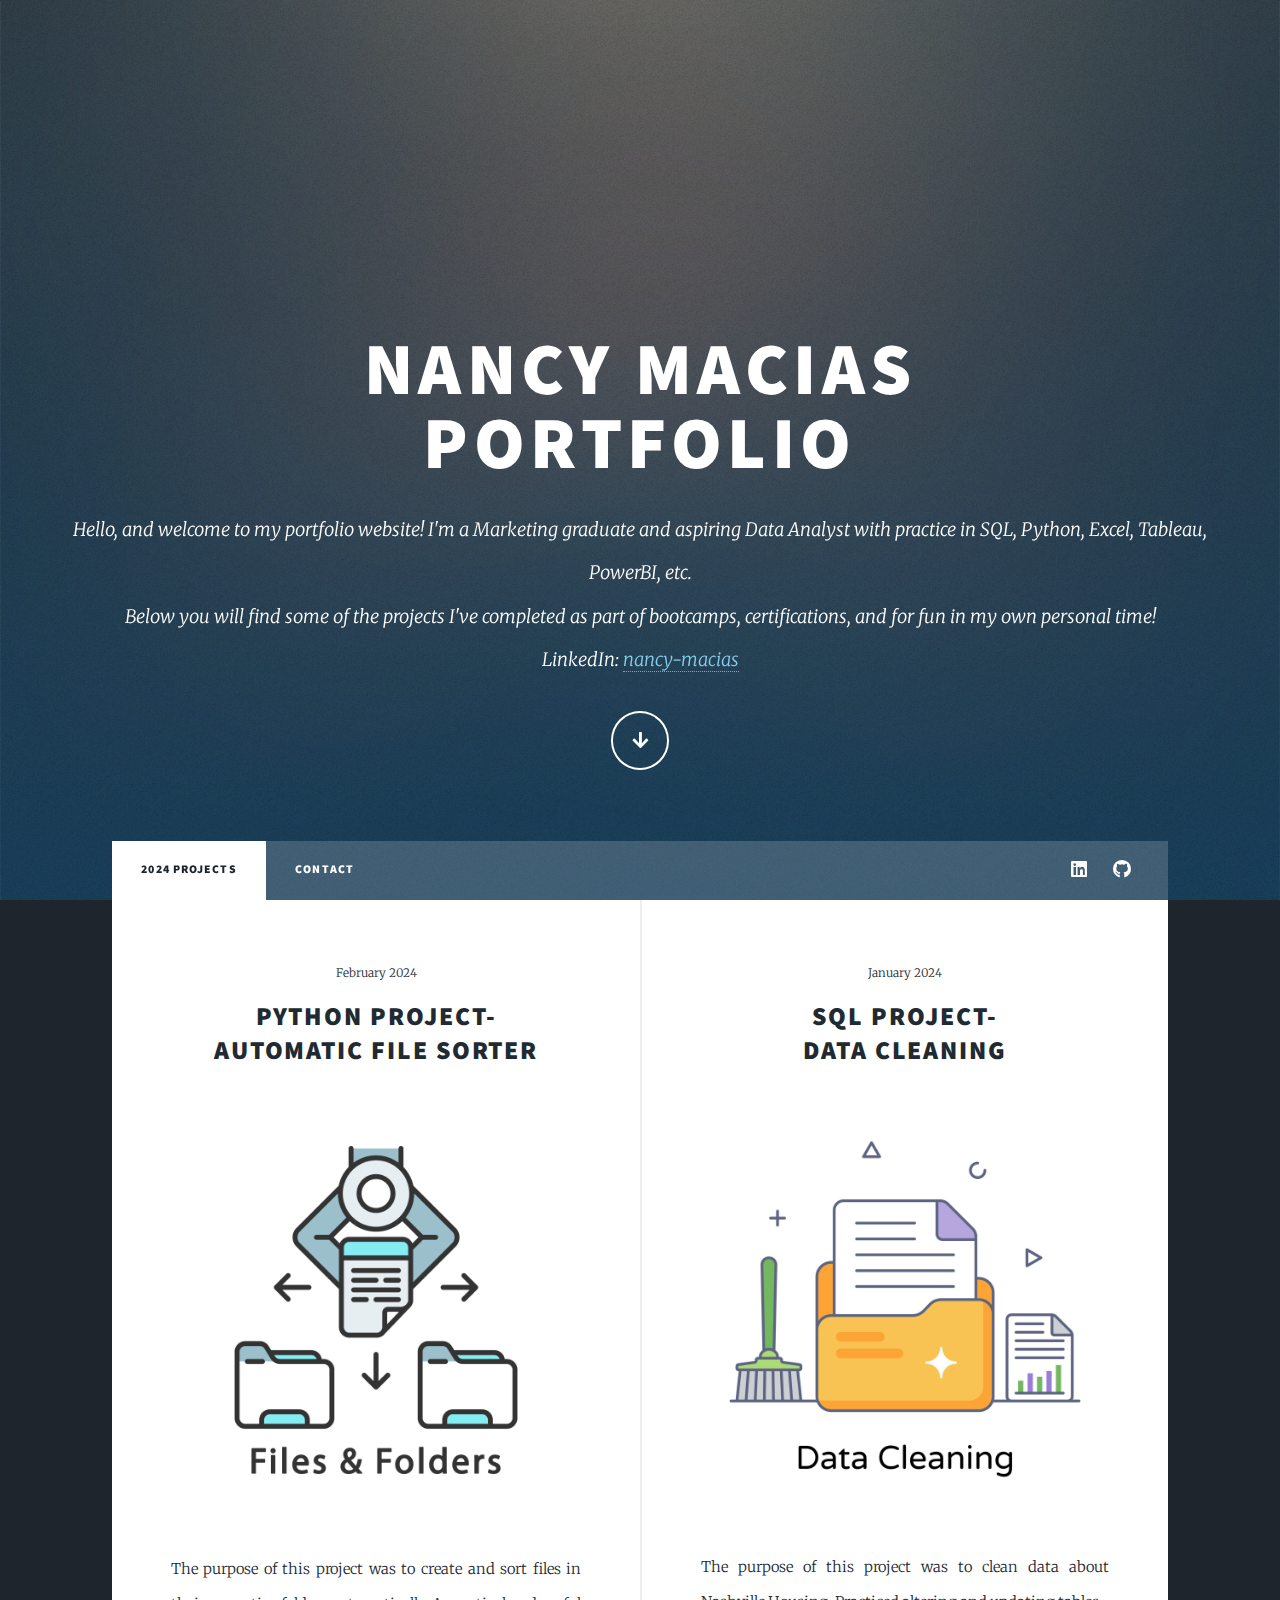
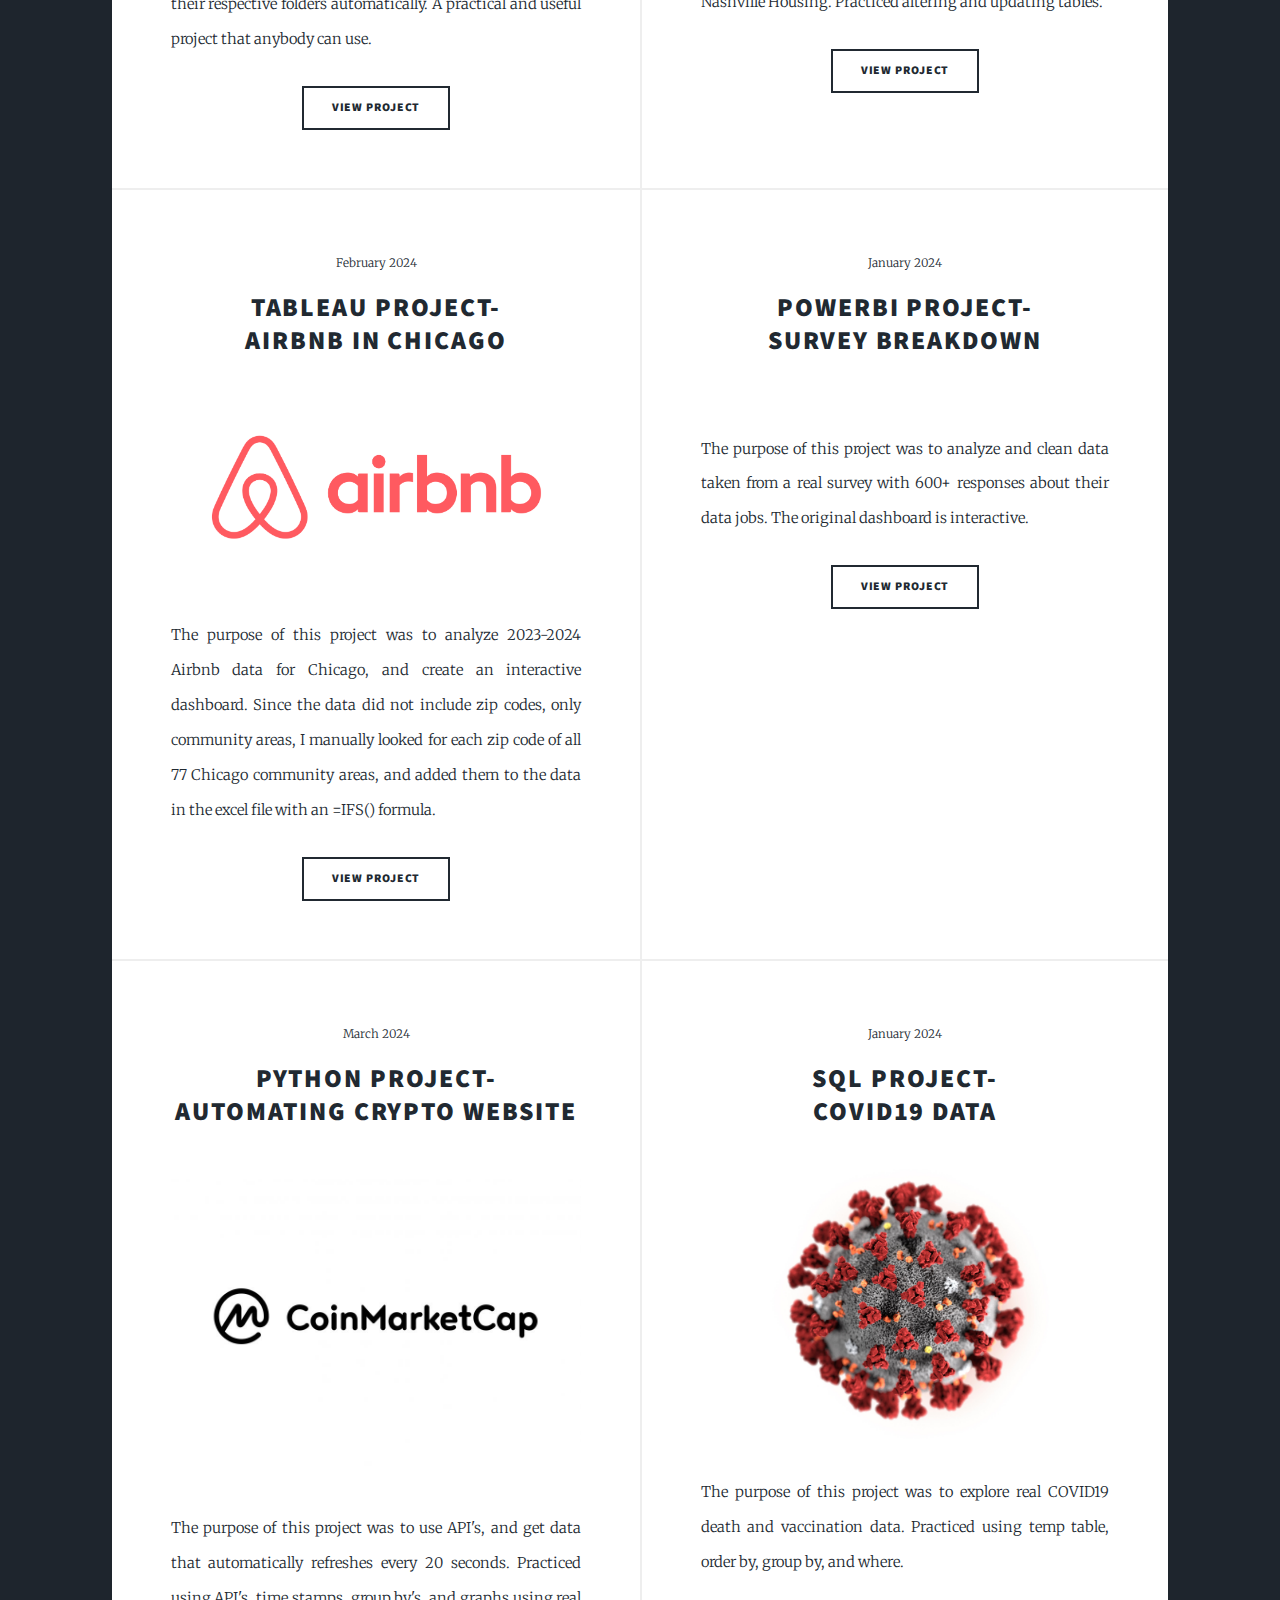
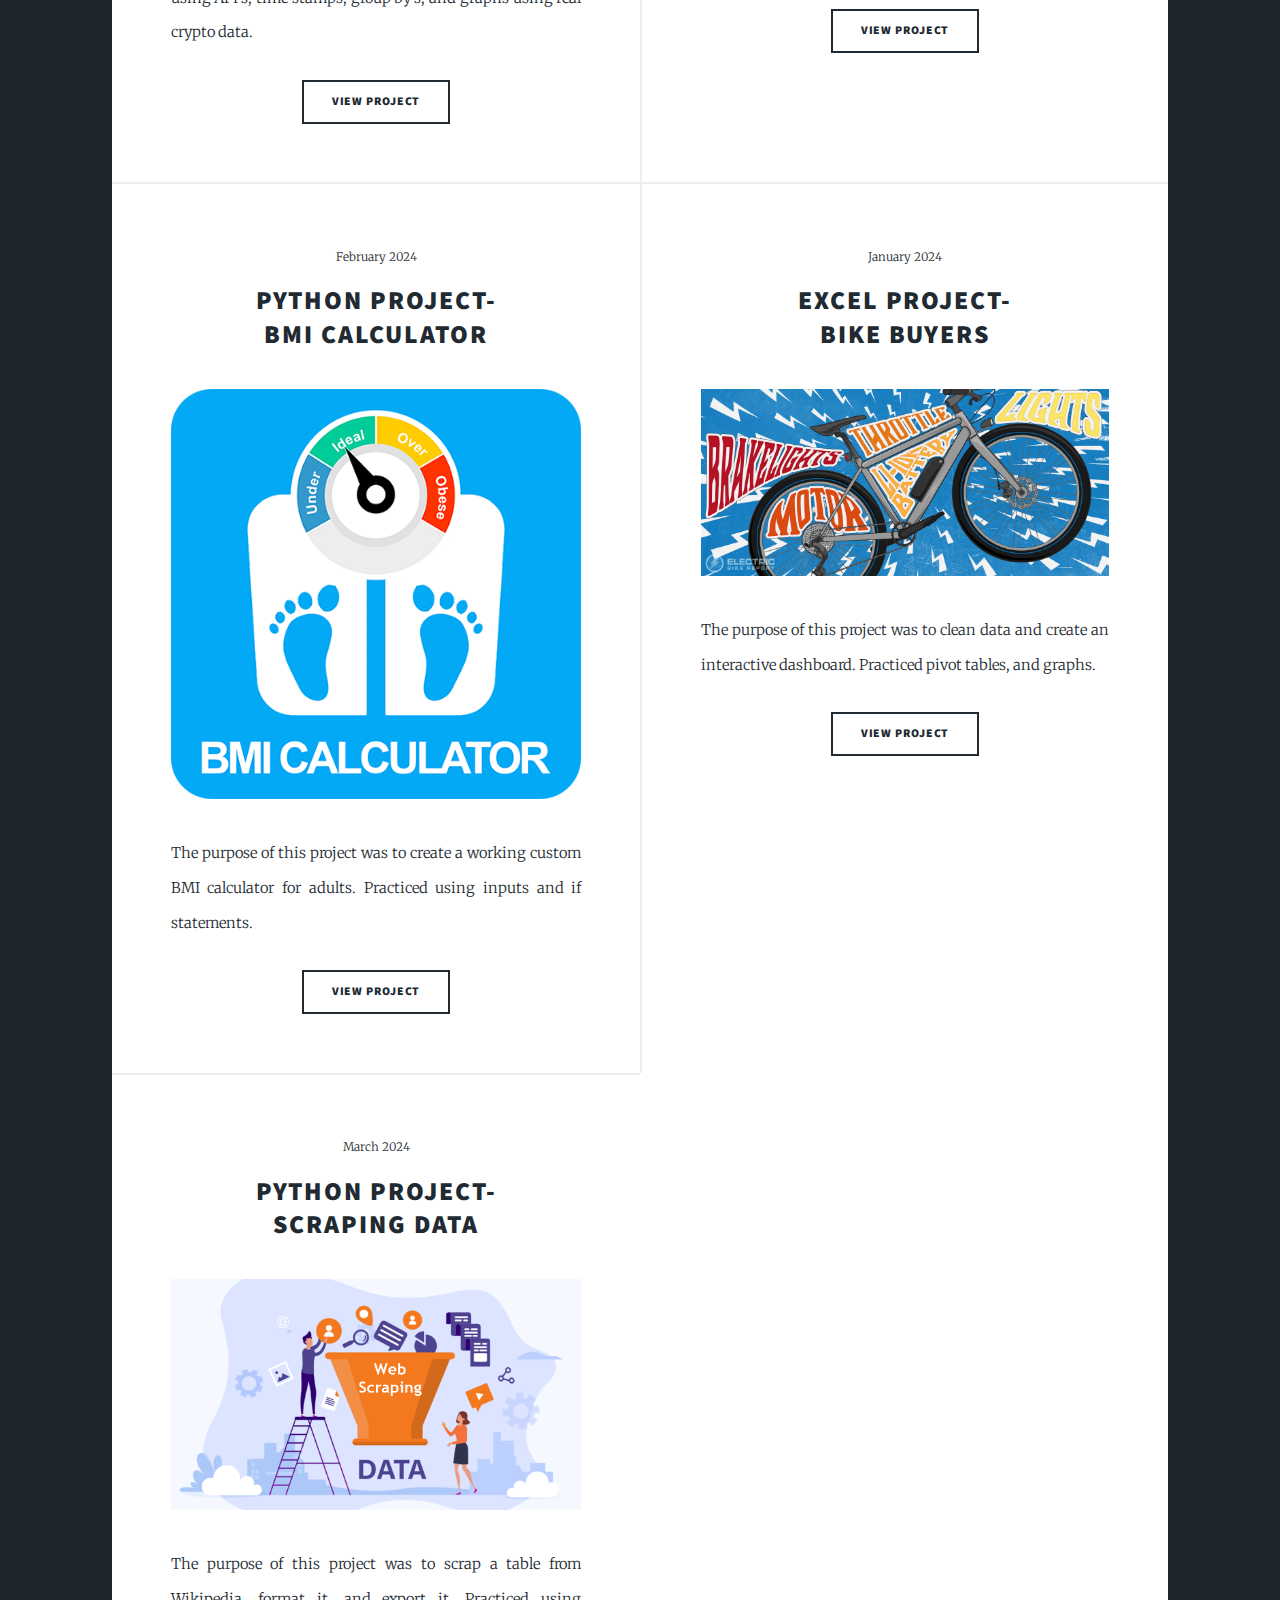
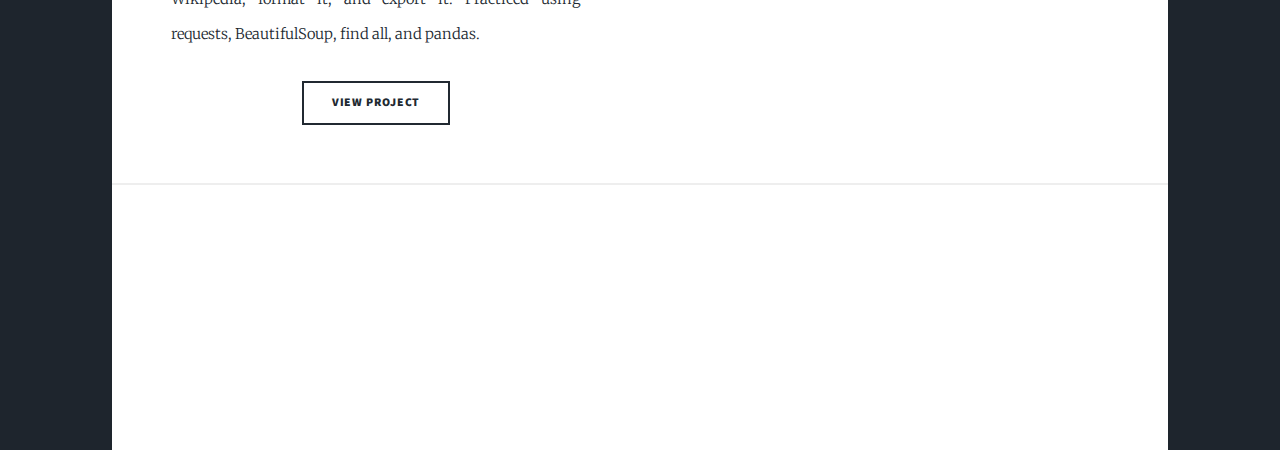
==== index.html @ 05bd64fe "Add files via upload" ====
<!DOCTYPE HTML>
<!--
	Massively by HTML5 UP
	html5up.net | @ajlkn
	Free for personal and commercial use under the CCA 3.0 license (html5up.net/license)
-->
<html>
	<head>
		<title>Nancy Macias Portfolio </title>
		<meta charset="utf-8" />
		<meta name="viewport" content="width=device-width, initial-scale=1, user-scalable=no" />
		<link rel="stylesheet" href="assets/css/main.css" />
		<noscript><link rel="stylesheet" href="assets/css/noscript.css" /></noscript>
	</head>
	<body class="is-preload">

		<!-- Wrapper -->
			<div id="wrapper"  class="fade-in">

				<!-- Intro -->
					<div id="intro">
						<h1>Nancy Macias <br /> Portfolio
						</h1>
						<p> Hello, and welcome to my portfolio website! I'm a Marketing graduate and aspiring Data Analyst with practice in SQL, Python, Excel, Tableau, PowerBI, etc. <br /> Below you will find some of the projects I've completed as part of bootcamps, certifications, and for fun in my own personal time! <br /> LinkedIn: <a href="https://www.linkedin.com/in/nancy-macias/" target="_blank"><FONT COLOR=skyblue>nancy-macias</FONT></a> </p>
						<ul class="actions">
							<li><a href="#header" class="button icon solid solo fa-arrow-down scrolly">Continue</a></li>
						</ul>
					</div>

				<!-- Header -->
					<header id="header">
						<a href="index.html" class="logo">Nancy Macias</a>
					</header>

				<!-- Nav -->
					<nav id="nav">
						<ul class="links">
							<li class="active"><a href="index.html">2024 Projects</a></li>
							<li><a href="generic.html">Contact</a></li>
							<!-- <li><a href="elements.html">Elements Reference</a></li> -->
						</ul>
						<ul class="icons">
							<!-- <li><a href="#" class="icon brands alt fa-twitter"><span class="label">Twitter</span></a></li>
									<li><a href="#" class="icon brands alt fa-facebook-f"><span class="label">Facebook</span></a></li> -->
									<li><a href="https://www.linkedin.com/in/nancy-macias/" target="_blank" class="icon brands alt fa-linkedin"><span class="label">LinkedIn</span></a></li>
									<li><a href="https://github.com/namacia4" target="_blank" class="icon brands alt fa-github"><span class="label">GitHub</span></a></li>
						</ul>
					</nav>

				<!-- Main -->
					<div id="main">

						<!-- Featured Post -->
							<!-- <article class="post featured">
								<header class="major">
								
									<h2><a href="#">And this is a<br />
									massive headline</a></h2>
									<p>Aenean ornare velit lacus varius enim ullamcorper proin aliquam<br />
									facilisis ante sed etiam magna interdum congue. Lorem ipsum dolor<br />
									amet nullam sed etiam veroeros.</p>
								</header>
								<a href="#" class="image main"><img src="images/pic01.jpg" alt="" /></a>
								<ul class="actions special">
									<li><a href="#" class="button large">Full Story</a></li>
								</ul>
							</article> -->

						<!-- Posts -->
							<section class="posts">
								<article>
									<header>
										<span class="date">February 2024</span>
										<h2><a href="https://github.com/namacia4/2024_PortfolioProjects/blob/main/Automatic%20File%20Sorter%20in%20File%20Explorer%20Project%207.ipynb" target="_blank">Python Project- <br /> Automatic File Sorter </a
										</a></h2>
									</header>
									<a href="https://github.com/namacia4/2024_PortfolioProjects/blob/main/Automatic%20File%20Sorter%20in%20File%20Explorer%20Project%207.ipynb" target="_blank" class="image fit"><img src="images/filesorter.jpg" alt="" /></a>
									<p>The purpose of this project was to create and sort files in their respective folders automatically. A practical and useful project that anybody can use.</p>
									<ul class="actions special">
										<li><a href="https://github.com/namacia4/2024_PortfolioProjects/blob/main/Automatic%20File%20Sorter%20in%20File%20Explorer%20Project%207.ipynb" target="_blank" class="button">View Project</a></li>
									</ul>
								</article>
								<article>
									<header>
										<span class="date">January 2024</span>
										<h2><a href="https://github.com/namacia4/2024_PortfolioProjects/blob/main/Nashville%20Housing%20Project%202.sql" target="_blank">SQL Project-<br />
										Data Cleaning </a></h2>
									</header>
									<a href="https://github.com/namacia4/2024_PortfolioProjects/blob/main/Nashville%20Housing%20Project%202.sql" target="_blank" class="image fit"><img src="images/datacleaningsql.jpg" alt="" /></a>
									<p>The purpose of this project was to clean data about Nashville Housing. Practiced altering and updating tables.</p>
									<ul class="actions special">
										<li><a href="https://github.com/namacia4/2024_PortfolioProjects/blob/main/Nashville%20Housing%20Project%202.sql" target="_blank" class="button">View Project</a></li>
									</ul>
								</article>
								<article>
									<header>
										<span class="date">February 2024</span>
										<h2><a href="https://public.tableau.com/views/AirbnbFullProject_2/Dashboard1?:language=en-US&:sid=&:display_count=n&:origin=viz_share_link" target="_blank">Tableau Project-<br />
										Airbnb in Chicago</a></h2>
									</header>
									<a href="https://public.tableau.com/views/AirbnbFullProject_2/Dashboard1?:language=en-US&:sid=&:display_count=n&:origin=viz_share_link" target="_blank" class="image fit"><img src="images/airbnb.png" alt="" /></a>
									<p>The purpose of this project was to analyze 2023-2024 Airbnb data for Chicago, and create an interactive dashboard.
										Since the data did not include zip codes, only community areas, I manually looked for each zip code of all 77 Chicago community areas,
										and added them to the data in the excel file with an =IFS() formula.</p>
									<ul class="actions special">
										<li><a href="https://public.tableau.com/views/AirbnbFullProject_2/Dashboard1?:language=en-US&:sid=&:display_count=n&:origin=viz_share_link" target="_blank" class="button">View Project</a></li>
									</ul>
								</article>
								<article>
									<header>
										<span class="date">January 2024</span>
										<h2><a href="https://github.com/namacia4/2024_PortfolioProjects/blob/main/PowerBIFinalProject5.pdf" target="_blank">PowerBI Project-<br />
										Survey Breakdown</a></h2>
									</header>
									<a href="https://github.com/namacia4/2024_PortfolioProjects/blob/main/PowerBIFinalProject5.pdf" target="_blank" class="image fit"><img src="images/PowerBIFinalProject5.pdf" alt="" /></a>
									<p> The purpose of this project was to analyze and clean data taken from a real survey with 600+ responses about their data jobs. The original dashboard is interactive.</p>
									<ul class="actions special">
										<li><a href="https://github.com/namacia4/2024_PortfolioProjects/blob/main/PowerBIFinalProject5.pdf" target="_blank" class="button">View Project</a></li>
									</ul>
								</article>
								<article>
									<header>
										<span class="date">March 2024</span>
										<h2><a href="https://github.com/namacia4/2024_PortfolioProjects/blob/main/Automating%20Crypto%20Website%20API%20Project_9.ipynb" target="_blank">Python Project-<br />
										Automating Crypto Website</a></h2>
									</header>
									<a href="https://github.com/namacia4/2024_PortfolioProjects/blob/main/Automating%20Crypto%20Website%20API%20Project_9.ipynb" target="_blank" class="image fit"><img src="images/coinmarketcap.jpg" alt="" /></a>
									<p>The purpose of this project was to use API's, and get data that automatically refreshes every 20 seconds. Practiced using API's, time stamps, group by's, and graphs using real crypto data. </p>
									<ul class="actions special">
										<li><a href="https://github.com/namacia4/2024_PortfolioProjects/blob/main/Automating%20Crypto%20Website%20API%20Project_9.ipynb" target="_blank" class="button">View Project</a></li>
									</ul>
								</article>
								<article>
									<header>
										<span class="date">January 2024</span>
										<h2><a href="https://github.com/namacia4/2024_PortfolioProjects/blob/main/COVID19%20Project%201.sql" target="_blank">SQL Project-<br />
										COVID19 Data</a></h2>
									</header>
									<a href="https://github.com/namacia4/2024_PortfolioProjects/blob/main/COVID19%20Project%201.sql" target="_blank" class="image fit"><img src="images/covid19.jpg" alt="" /></a>
									<p>The purpose of this project was to explore real COVID19 death and vaccination data. Practiced using temp table, order by, group by, and where. </p>
									<ul class="actions special">
										<li><a href="https://github.com/namacia4/2024_PortfolioProjects/blob/main/COVID19%20Project%201.sql" target="_blank" class="button">View Project</a></li>
									</ul>
								</article>
								<article>
									<header>
										<span class="date">February 2024</span>
										<h2><a href="https://github.com/namacia4/2024_PortfolioProjects/blob/main/BMI%20Calculator%20Python%20Project%206.ipynb" target="_blank">Python Project-<br />
										BMI Calculator</a></h2>
									</header>
									<a href="https://github.com/namacia4/2024_PortfolioProjects/blob/main/BMI%20Calculator%20Python%20Project%206.ipynb" target="_blank" class="image fit"><img src="images/BMIcalculator.png" alt="" /></a>
									<p>The purpose of this project was to create a working custom BMI calculator for adults. Practiced using inputs and if statements. </p>
									<ul class="actions special">
										<li><a href="https://github.com/namacia4/2024_PortfolioProjects/blob/main/BMI%20Calculator%20Python%20Project%206.ipynb" target="_blank" class="button">View Project</a></li>
									</ul>
								</article>
								<article>
									<header>
										<span class="date">January 2024</span>
										<h2><a href="https://github.com/namacia4/2024_PortfolioProjects/blob/main/Bike%20Buyers%20Project%203.xlsx" target="_blank">Excel Project-<br />
										Bike Buyers</a></h2>
									</header>
									<a href="https://github.com/namacia4/2024_PortfolioProjects/blob/main/Bike%20Buyers%20Project%203.xlsx" target="_blank" class="image fit"><img src="images/How-To-Buy-An-Electric-Bike.jpg" alt="" /></a>
									<p>The purpose of this project was to clean data and create an interactive dashboard. Practiced pivot tables, and graphs. </p>
									<ul class="actions special">
										<li><a href="https://github.com/namacia4/2024_PortfolioProjects/blob/main/Bike%20Buyers%20Project%203.xlsx" target="_blank" class="button">View Project</a></li>
									</ul>
								</article>
								<article>
									<header>
										<span class="date">March 2024</span>
										<h2><a href="https://github.com/namacia4/2024_PortfolioProjects/blob/main/ScrapingDataPython_Project8.ipynb" target="_blank">Python Project-<br />
										Scraping Data</a></h2>
									</header>
									<a href="https://github.com/namacia4/2024_PortfolioProjects/blob/main/ScrapingDataPython_Project8.ipynb" target="_blank" class="image fit"><img src="images/scrapingdata.png" alt="" /></a>
									<p>The purpose of this project was to scrap a table from Wikipedia, format it, and export it. Practiced using requests, BeautifulSoup, find all, and pandas. </p>
									<ul class="actions special">
										<li><a href="https://github.com/namacia4/2024_PortfolioProjects/blob/main/ScrapingDataPython_Project8.ipynb" target="_blank" class="button">View Project</a></li>
									</ul>
								</article>
							</section>

							

						<!-- Footer -->
							<footer>
								<div class="pagination">
									<!--<a href="#" class="previous">Prev</a>-->
									<!-- <a href="#" class="page active">1</a>
									<a href="#" class="page">2</a>
									<a href="#" class="page">3</a>
									<span class="extra">&hellip;</span>
									<a href="#" class="page">8</a>
									<a href="#" class="page">9</a>
									<a href="#" class="page">10</a>
									<a href="#" class="next">Next</a>
								</div>
							</footer> -->

					</div>

					<!--<script type="text/javascript">
					fuction getPageList(totalPages, page, maxLength){
						function range(start,end){
							return Array.from(Array(end- start +1), (_,1)=> i + start);
						}

						var sideWidth = maxLength < 10 ? 1 :2;
						var leftWidth= (maxLength - sideWidth * 2 -3) >>1;
						var rightWidth = (maxLength - sideWidth * 2 - 3) >> 1;

						if(page <= maxLength - sideWidth -1 - rightWidth){
							return range(1, maxLength - sideWidth -1).concat(0, range(totalPages, sideWidth+ 1, totalPages));
						} 
					} 

					<script type="text/javascript">
						$(function(){
							var numberofItems = $(".posts").length;
							var limitPerPage = 3;
							var totalPages = Math.ceil(numberofItems/limitPerPage);
							var paginationSize= 10
							var currentPage;

							function showPage(whichPage){
								if(whichPage < 1 || whichPage > totalPages) return false;

								currentPage = whichPage

								$(".posts").hide().slice((currentPage - 1) * limitPerPage, currentPage * limitPerPage).show();

							}
						})



					</script>






					</script>

				<!-- Footer
					<footer id="footer">
						<section>
							<form method="post" action="#">
								<div class="fields">
									<div class="field">
										<label for="name">Name</label>
										<input type="text" name="name" id="name" />
									</div>
									<div class="field">
										<label for="email">Email</label>
										<input type="text" name="email" id="email" />
									</div>
									<div class="field">
										<label for="message">Message</label>
										<textarea name="message" id="message" rows="3"></textarea>
									</div>
								</div>
								<ul class="actions">
									<li><input type="submit" value="Send Message" /></li>
								</ul>
							</form>
						</section>


						<section class="split contact">
							<section class="alt">
								<h3>Address</h3>
								<p>1234 Somewhere Road #87257<br />
								Nashville, TN 00000-0000</p>
							</section>
							<section>
								<h3>Phone</h3>
								<p><a href="#">(000) 000-0000</a></p>
							</section>
							<section>
								<h3>Email</h3>
								<p><a href="#">info@untitled.tld</a></p>
							</section>
							<section>
								<h3>Social</h3>
								<ul class="icons alt">
									<li><a href="#" class="icon brands alt fa-twitter"><span class="label">Twitter</span></a></li>
									<li><a href="#" class="icon brands alt fa-facebook-f"><span class="label">Facebook</span></a></li>
									<li><a href="#" class="icon brands alt fa-instagram"><span class="label">Instagram</span></a></li>
									<li><a href="#" class="icon brands alt fa-github"><span class="label">GitHub</span></a></li>
								</ul>
							</section>
						</section>
					</footer> -->

				<!-- Copyright -->
					<div id="copyright">
						<ul><li>&copy; Untitled</li><li>Design: <a href="https://html5up.net">HTML5 UP</a></li></ul>
					</div>

			</div>

		<!-- Scripts -->
			<script src="assets/js/jquery.min.js"></script>
			<script src="assets/js/jquery.scrollex.min.js"></script>
			<script src="assets/js/jquery.scrolly.min.js"></script>
			<script src="assets/js/browser.min.js"></script>
			<script src="assets/js/breakpoints.min.js"></script>
			<script src="assets/js/util.js"></script>
			<script src="assets/js/main.js"></script>

	</body>
</html>
---- assets/css/main.css ----
@import url(fontawesome-all.min.css);
@import url("https://fonts.googleapis.com/css?family=Merriweather:300,700,300italic,700italic|Source+Sans+Pro:900");

/*
	Massively by HTML5 UP
	html5up.net | @ajlkn
	Free for personal and commercial use under the CCA 3.0 license (html5up.net/license)
*/

html, body, div, span, applet, object,
iframe, h1, h2, h3, h4, h5, h6, p, blockquote,
pre, a, abbr, acronym, address, big, cite,
code, del, dfn, em, img, ins, kbd, q, s, samp,
small, strike, strong, sub, sup, tt, var, b,
u, i, center, dl, dt, dd, ol, ul, li, fieldset,
form, label, legend, table, caption, tbody,
tfoot, thead, tr, th, td, article, aside,
canvas, details, embed, figure, figcaption,
footer, header, hgroup, menu, nav, output, ruby,
section, summary, time, mark, audio, video {
	margin: 0;
	padding: 0;
	border: 0;
	font-size: 100%;
	font: inherit;
	vertical-align: baseline;}

article, aside, details, figcaption, figure,
footer, header, hgroup, menu, nav, section {
	display: block;}

body {
	line-height: 1;
}

ol, ul {
	list-style: none;
}

blockquote, q {
	quotes: none;
}

	blockquote:before, blockquote:after, q:before, q:after {
		content: '';
		content: none;
	}

table {
	border-collapse: collapse;
	border-spacing: 0;
}

body {
	-webkit-text-size-adjust: none;
}

mark {
	background-color: transparent;
	color: inherit;
}

input::-moz-focus-inner {
	border: 0;
	padding: 0;
}

input, select, textarea {
	-moz-appearance: none;
	-webkit-appearance: none;
	-ms-appearance: none;
	appearance: none;
}

/* Basic */

	@-ms-viewport {
		width: device-width;
	}

	body {
		-ms-overflow-style: scrollbar;
	}

	@media screen and (max-width: 480px) {

		html, body {
			min-width: 320px;
		}

	}

	html {
		box-sizing: border-box;
	}

	*, *:before, *:after {
		box-sizing: inherit;
	}

	body {
		background-color: #1e252d;
	}

		body.is-preload *, body.is-preload *:before, body.is-preload *:after {
			-moz-animation: none !important;
			-webkit-animation: none !important;
			-ms-animation: none !important;
			animation: none !important;
			-moz-transition: none !important;
			-webkit-transition: none !important;
			-ms-transition: none !important;
			transition: none !important;
		}

/* Type */

	html {
		font-size: 16pt;
	}

		@media screen and (max-width: 1680px) {

			html {
				font-size: 12pt;
			}

		}

		@media screen and (max-width: 1280px) {

			html {
				font-size: 11pt;
			}

		}

		@media screen and (max-width: 360px) {

			html {
				font-size: 10pt;
			}

		}

	body {
		color: #212931;
	}

	body, input, select, textarea {
		font-family: "Merriweather", Georgia, serif;
		font-weight: 300;
		font-size: 1rem;
		line-height: 2.375;
	}

	a {
		-moz-transition: color 0.2s ease-in-out, background-color 0.2s ease-in-out, border-color 0.2s ease-in-out, box-shadow 0.2s ease-in-out;
		-webkit-transition: color 0.2s ease-in-out, background-color 0.2s ease-in-out, border-color 0.2s ease-in-out, box-shadow 0.2s ease-in-out;
		-ms-transition: color 0.2s ease-in-out, background-color 0.2s ease-in-out, border-color 0.2s ease-in-out, box-shadow 0.2s ease-in-out;
		transition: color 0.2s ease-in-out, background-color 0.2s ease-in-out, border-color 0.2s ease-in-out, box-shadow 0.2s ease-in-out;
		border-bottom: dotted 1px;
		text-decoration: none;
	}

		a:hover {
			border-bottom-color: transparent;
		}

	strong, b {
		font-weight: 600;
	}

	em, i {
		font-style: italic;
	}

	p {
		text-align: justify;
		margin: 0 0 2rem 0;
	}

	h1, h2, h3, h4, h5, h6 {
		font-family: "Source Sans Pro", Helvetica, sans-serif;
		font-weight: 900;
		line-height: 1.5;
		letter-spacing: 0.075em;
		text-transform: uppercase;
		margin: 0 0 1rem 0;
	}

		h1 a, h2 a, h3 a, h4 a, h5 a, h6 a {
			border-bottom: 0;
			color: inherit;
			text-decoration: none;
		}

	h1 {
		font-size: 4rem;
		line-height: 1.1;
		margin: 0 0 2rem 0;
	}

	h2 {
		font-size: 1.75rem;
		line-height: 1.3;
		margin: 0 0 1.5rem 0;
	}

	h3 {
		font-size: 1.25rem;
		margin: 0 0 1.5rem 0;
	}

	h4 {
		font-size: 1rem;
	}

	h5 {
		font-size: 0.9rem;
	}

	h6 {
		font-size: 0.8rem;
	}

	sub {
		font-size: 0.8rem;
		position: relative;
		top: 0.5rem;
	}

	sup {
		font-size: 0.8rem;
		position: relative;
		top: -0.5rem;
	}

	blockquote {
		border-left: solid 4px;
		font-style: italic;
		margin: 0 0 2rem 0;
		padding: 0.5rem 0 0.5rem 2rem;
	}

	code {
		border: solid 2px;
		font-family: "Courier New", monospace;
		font-size: 0.9rem;
		margin: 0 0.25rem;
		padding: 0.25rem 0.65rem;
	}

	pre {
		-webkit-overflow-scrolling: touch;
		font-family: "Courier New", monospace;
		font-size: 0.9rem;
		margin: 0 0 2rem 0;
	}

		pre code {
			display: block;
			line-height: 1.75;
			padding: 1rem 1.5rem;
			overflow-x: auto;
		}

	hr {
		border: 0;
		border-bottom: solid 2px;
		margin: 3rem 0;
	}

		hr.major {
			margin: 5rem 0;
		}

	.align-left {
		text-align: left;
	}

	.align-center {
		text-align: center;
	}

	.align-right {
		text-align: right;
	}

	input, select, textarea {
		color: #212931;
	}

	a {
		color: #212931;
		border-bottom-color: rgba(33, 41, 49, 0.5);
	}

		a:hover {
			border-bottom-color: transparent;
			color: #18bfef !important;
		}

	strong, b {
		color: #212931;
	}

	h1, h2, h3, h4, h5, h6 {
		color: #212931;
	}

	blockquote {
		border-left-color: #eeeeee;
	}

	code {
		background: rgba(220, 220, 220, 0.25);
		border-color: #eeeeee;
	}

	hr {
		border-bottom-color: #eeeeee;
	}

/* Row */

	.row {
		display: flex;
		flex-wrap: wrap;
		box-sizing: border-box;
		align-items: stretch;
	}

		.row > * {
			box-sizing: border-box;
		}

		.row.gtr-uniform > * > :last-child {
			margin-bottom: 0;
		}

		.row.aln-left {
			justify-content: flex-start;
		}

		.row.aln-center {
			justify-content: center;
		}

		.row.aln-right {
			justify-content: flex-end;
		}

		.row.aln-top {
			align-items: flex-start;
		}

		.row.aln-middle {
			align-items: center;
		}

		.row.aln-bottom {
			align-items: flex-end;
		}

		.row > .imp {
			order: -1;
		}

		.row > .col-1 {
			width: 8.33333%;
		}

		.row > .off-1 {
			margin-left: 8.33333%;
		}

		.row > .col-2 {
			width: 16.66667%;
		}

		.row > .off-2 {
			margin-left: 16.66667%;
		}

		.row > .col-3 {
			width: 25%;
		}

		.row > .off-3 {
			margin-left: 25%;
		}

		.row > .col-4 {
			width: 33.33333%;
		}

		.row > .off-4 {
			margin-left: 33.33333%;
		}

		.row > .col-5 {
			width: 41.66667%;
		}

		.row > .off-5 {
			margin-left: 41.66667%;
		}

		.row > .col-6 {
			width: 50%;
		}

		.row > .off-6 {
			margin-left: 50%;
		}

		.row > .col-7 {
			width: 58.33333%;
		}

		.row > .off-7 {
			margin-left: 58.33333%;
		}

		.row > .col-8 {
			width: 66.66667%;
		}

		.row > .off-8 {
			margin-left: 66.66667%;
		}

		.row > .col-9 {
			width: 75%;
		}

		.row > .off-9 {
			margin-left: 75%;
		}

		.row > .col-10 {
			width: 83.33333%;
		}

		.row > .off-10 {
			margin-left: 83.33333%;
		}

		.row > .col-11 {
			width: 91.66667%;
		}

		.row > .off-11 {
			margin-left: 91.66667%;
		}

		.row > .col-12 {
			width: 100%;
		}

		.row > .off-12 {
			margin-left: 100%;
		}

		.row.gtr-0 {
			margin-top: 0;
			margin-left: 0rem;
		}

			.row.gtr-0 > * {
				padding: 0 0 0 0rem;
			}

			.row.gtr-0.gtr-uniform {
				margin-top: 0rem;
			}

				.row.gtr-0.gtr-uniform > * {
					padding-top: 0rem;
				}

		.row.gtr-25 {
			margin-top: 0;
			margin-left: -0.375rem;
		}

			.row.gtr-25 > * {
				padding: 0 0 0 0.375rem;
			}

			.row.gtr-25.gtr-uniform {
				margin-top: -0.375rem;
			}

				.row.gtr-25.gtr-uniform > * {
					padding-top: 0.375rem;
				}

		.row.gtr-50 {
			margin-top: 0;
			margin-left: -0.75rem;
		}

			.row.gtr-50 > * {
				padding: 0 0 0 0.75rem;
			}

			.row.gtr-50.gtr-uniform {
				margin-top: -0.75rem;
			}

				.row.gtr-50.gtr-uniform > * {
					padding-top: 0.75rem;
				}

		.row {
			margin-top: 0;
			margin-left: -1.5rem;
		}

			.row > * {
				padding: 0 0 0 1.5rem;
			}

			.row.gtr-uniform {
				margin-top: -1.5rem;
			}

				.row.gtr-uniform > * {
					padding-top: 1.5rem;
				}

		.row.gtr-150 {
			margin-top: 0;
			margin-left: -2.25rem;
		}

			.row.gtr-150 > * {
				padding: 0 0 0 2.25rem;
			}

			.row.gtr-150.gtr-uniform {
				margin-top: -2.25rem;
			}

				.row.gtr-150.gtr-uniform > * {
					padding-top: 2.25rem;
				}

		.row.gtr-200 {
			margin-top: 0;
			margin-left: -3rem;
		}

			.row.gtr-200 > * {
				padding: 0 0 0 3rem;
			}

			.row.gtr-200.gtr-uniform {
				margin-top: -3rem;
			}

				.row.gtr-200.gtr-uniform > * {
					padding-top: 3rem;
				}

		@media screen and (max-width: 1680px) {

			.row {
				display: flex;
				flex-wrap: wrap;
				box-sizing: border-box;
				align-items: stretch;
			}

				.row > * {
					box-sizing: border-box;
				}

				.row.gtr-uniform > * > :last-child {
					margin-bottom: 0;
				}

				.row.aln-left {
					justify-content: flex-start;
				}

				.row.aln-center {
					justify-content: center;
				}

				.row.aln-right {
					justify-content: flex-end;
				}

				.row.aln-top {
					align-items: flex-start;
				}

				.row.aln-middle {
					align-items: center;
				}

				.row.aln-bottom {
					align-items: flex-end;
				}

				.row > .imp-xlarge {
					order: -1;
				}

				.row > .col-1-xlarge {
					width: 8.33333%;
				}

				.row > .off-1-xlarge {
					margin-left: 8.33333%;
				}

				.row > .col-2-xlarge {
					width: 16.66667%;
				}

				.row > .off-2-xlarge {
					margin-left: 16.66667%;
				}

				.row > .col-3-xlarge {
					width: 25%;
				}

				.row > .off-3-xlarge {
					margin-left: 25%;
				}

				.row > .col-4-xlarge {
					width: 33.33333%;
				}

				.row > .off-4-xlarge {
					margin-left: 33.33333%;
				}

				.row > .col-5-xlarge {
					width: 41.66667%;
				}

				.row > .off-5-xlarge {
					margin-left: 41.66667%;
				}

				.row > .col-6-xlarge {
					width: 50%;
				}

				.row > .off-6-xlarge {
					margin-left: 50%;
				}

				.row > .col-7-xlarge {
					width: 58.33333%;
				}

				.row > .off-7-xlarge {
					margin-left: 58.33333%;
				}

				.row > .col-8-xlarge {
					width: 66.66667%;
				}

				.row > .off-8-xlarge {
					margin-left: 66.66667%;
				}

				.row > .col-9-xlarge {
					width: 75%;
				}

				.row > .off-9-xlarge {
					margin-left: 75%;
				}

				.row > .col-10-xlarge {
					width: 83.33333%;
				}

				.row > .off-10-xlarge {
					margin-left: 83.33333%;
				}

				.row > .col-11-xlarge {
					width: 91.66667%;
				}

				.row > .off-11-xlarge {
					margin-left: 91.66667%;
				}

				.row > .col-12-xlarge {
					width: 100%;
				}

				.row > .off-12-xlarge {
					margin-left: 100%;
				}

				.row.gtr-0 {
					margin-top: 0;
					margin-left: 0rem;
				}

					.row.gtr-0 > * {
						padding: 0 0 0 0rem;
					}

					.row.gtr-0.gtr-uniform {
						margin-top: 0rem;
					}

						.row.gtr-0.gtr-uniform > * {
							padding-top: 0rem;
						}

				.row.gtr-25 {
					margin-top: 0;
					margin-left: -0.375rem;
				}

					.row.gtr-25 > * {
						padding: 0 0 0 0.375rem;
					}

					.row.gtr-25.gtr-uniform {
						margin-top: -0.375rem;
					}

						.row.gtr-25.gtr-uniform > * {
							padding-top: 0.375rem;
						}

				.row.gtr-50 {
					margin-top: 0;
					margin-left: -0.75rem;
				}

					.row.gtr-50 > * {
						padding: 0 0 0 0.75rem;
					}

					.row.gtr-50.gtr-uniform {
						margin-top: -0.75rem;
					}

						.row.gtr-50.gtr-uniform > * {
							padding-top: 0.75rem;
						}

				.row {
					margin-top: 0;
					margin-left: -1.5rem;
				}

					.row > * {
						padding: 0 0 0 1.5rem;
					}

					.row.gtr-uniform {
						margin-top: -1.5rem;
					}

						.row.gtr-uniform > * {
							padding-top: 1.5rem;
						}

				.row.gtr-150 {
					margin-top: 0;
					margin-left: -2.25rem;
				}

					.row.gtr-150 > * {
						padding: 0 0 0 2.25rem;
					}

					.row.gtr-150.gtr-uniform {
						margin-top: -2.25rem;
					}

						.row.gtr-150.gtr-uniform > * {
							padding-top: 2.25rem;
						}

				.row.gtr-200 {
					margin-top: 0;
					margin-left: -3rem;
				}

					.row.gtr-200 > * {
						padding: 0 0 0 3rem;
					}

					.row.gtr-200.gtr-uniform {
						margin-top: -3rem;
					}

						.row.gtr-200.gtr-uniform > * {
							padding-top: 3rem;
						}

		}

		@media screen and (max-width: 1280px) {

			.row {
				display: flex;
				flex-wrap: wrap;
				box-sizing: border-box;
				align-items: stretch;
			}

				.row > * {
					box-sizing: border-box;
				}

				.row.gtr-uniform > * > :last-child {
					margin-bottom: 0;
				}

				.row.aln-left {
					justify-content: flex-start;
				}

				.row.aln-center {
					justify-content: center;
				}

				.row.aln-right {
					justify-content: flex-end;
				}

				.row.aln-top {
					align-items: flex-start;
				}

				.row.aln-middle {
					align-items: center;
				}

				.row.aln-bottom {
					align-items: flex-end;
				}

				.row > .imp-large {
					order: -1;
				}

				.row > .col-1-large {
					width: 8.33333%;
				}

				.row > .off-1-large {
					margin-left: 8.33333%;
				}

				.row > .col-2-large {
					width: 16.66667%;
				}

				.row > .off-2-large {
					margin-left: 16.66667%;
				}

				.row > .col-3-large {
					width: 25%;
				}

				.row > .off-3-large {
					margin-left: 25%;
				}

				.row > .col-4-large {
					width: 33.33333%;
				}

				.row > .off-4-large {
					margin-left: 33.33333%;
				}

				.row > .col-5-large {
					width: 41.66667%;
				}

				.row > .off-5-large {
					margin-left: 41.66667%;
				}

				.row > .col-6-large {
					width: 50%;
				}

				.row > .off-6-large {
					margin-left: 50%;
				}

				.row > .col-7-large {
					width: 58.33333%;
				}

				.row > .off-7-large {
					margin-left: 58.33333%;
				}

				.row > .col-8-large {
					width: 66.66667%;
				}

				.row > .off-8-large {
					margin-left: 66.66667%;
				}

				.row > .col-9-large {
					width: 75%;
				}

				.row > .off-9-large {
					margin-left: 75%;
				}

				.row > .col-10-large {
					width: 83.33333%;
				}

				.row > .off-10-large {
					margin-left: 83.33333%;
				}

				.row > .col-11-large {
					width: 91.66667%;
				}

				.row > .off-11-large {
					margin-left: 91.66667%;
				}

				.row > .col-12-large {
					width: 100%;
				}

				.row > .off-12-large {
					margin-left: 100%;
				}

				.row.gtr-0 {
					margin-top: 0;
					margin-left: 0rem;
				}

					.row.gtr-0 > * {
						padding: 0 0 0 0rem;
					}

					.row.gtr-0.gtr-uniform {
						margin-top: 0rem;
					}

						.row.gtr-0.gtr-uniform > * {
							padding-top: 0rem;
						}

				.row.gtr-25 {
					margin-top: 0;
					margin-left: -0.375rem;
				}

					.row.gtr-25 > * {
						padding: 0 0 0 0.375rem;
					}

					.row.gtr-25.gtr-uniform {
						margin-top: -0.375rem;
					}

						.row.gtr-25.gtr-uniform > * {
							padding-top: 0.375rem;
						}

				.row.gtr-50 {
					margin-top: 0;
					margin-left: -0.75rem;
				}

					.row.gtr-50 > * {
						padding: 0 0 0 0.75rem;
					}

					.row.gtr-50.gtr-uniform {
						margin-top: -0.75rem;
					}

						.row.gtr-50.gtr-uniform > * {
							padding-top: 0.75rem;
						}

				.row {
					margin-top: 0;
					margin-left: -1.5rem;
				}

					.row > * {
						padding: 0 0 0 1.5rem;
					}

					.row.gtr-uniform {
						margin-top: -1.5rem;
					}

						.row.gtr-uniform > * {
							padding-top: 1.5rem;
						}

				.row.gtr-150 {
					margin-top: 0;
					margin-left: -2.25rem;
				}

					.row.gtr-150 > * {
						padding: 0 0 0 2.25rem;
					}

					.row.gtr-150.gtr-uniform {
						margin-top: -2.25rem;
					}

						.row.gtr-150.gtr-uniform > * {
							padding-top: 2.25rem;
						}

				.row.gtr-200 {
					margin-top: 0;
					margin-left: -3rem;
				}

					.row.gtr-200 > * {
						padding: 0 0 0 3rem;
					}

					.row.gtr-200.gtr-uniform {
						margin-top: -3rem;
					}

						.row.gtr-200.gtr-uniform > * {
							padding-top: 3rem;
						}

		}

		@media screen and (max-width: 980px) {

			.row {
				display: flex;
				flex-wrap: wrap;
				box-sizing: border-box;
				align-items: stretch;
			}

				.row > * {
					box-sizing: border-box;
				}

				.row.gtr-uniform > * > :last-child {
					margin-bottom: 0;
				}

				.row.aln-left {
					justify-content: flex-start;
				}

				.row.aln-center {
					justify-content: center;
				}

				.row.aln-right {
					justify-content: flex-end;
				}

				.row.aln-top {
					align-items: flex-start;
				}

				.row.aln-middle {
					align-items: center;
				}

				.row.aln-bottom {
					align-items: flex-end;
				}

				.row > .imp-medium {
					order: -1;
				}

				.row > .col-1-medium {
					width: 8.33333%;
				}

				.row > .off-1-medium {
					margin-left: 8.33333%;
				}

				.row > .col-2-medium {
					width: 16.66667%;
				}

				.row > .off-2-medium {
					margin-left: 16.66667%;
				}

				.row > .col-3-medium {
					width: 25%;
				}

				.row > .off-3-medium {
					margin-left: 25%;
				}

				.row > .col-4-medium {
					width: 33.33333%;
				}

				.row > .off-4-medium {
					margin-left: 33.33333%;
				}

				.row > .col-5-medium {
					width: 41.66667%;
				}

				.row > .off-5-medium {
					margin-left: 41.66667%;
				}

				.row > .col-6-medium {
					width: 50%;
				}

				.row > .off-6-medium {
					margin-left: 50%;
				}

				.row > .col-7-medium {
					width: 58.33333%;
				}

				.row > .off-7-medium {
					margin-left: 58.33333%;
				}

				.row > .col-8-medium {
					width: 66.66667%;
				}

				.row > .off-8-medium {
					margin-left: 66.66667%;
				}

				.row > .col-9-medium {
					width: 75%;
				}

				.row > .off-9-medium {
					margin-left: 75%;
				}

				.row > .col-10-medium {
					width: 83.33333%;
				}

				.row > .off-10-medium {
					margin-left: 83.33333%;
				}

				.row > .col-11-medium {
					width: 91.66667%;
				}

				.row > .off-11-medium {
					margin-left: 91.66667%;
				}

				.row > .col-12-medium {
					width: 100%;
				}

				.row > .off-12-medium {
					margin-left: 100%;
				}

				.row.gtr-0 {
					margin-top: 0;
					margin-left: 0rem;
				}

					.row.gtr-0 > * {
						padding: 0 0 0 0rem;
					}

					.row.gtr-0.gtr-uniform {
						margin-top: 0rem;
					}

						.row.gtr-0.gtr-uniform > * {
							padding-top: 0rem;
						}

				.row.gtr-25 {
					margin-top: 0;
					margin-left: -0.375rem;
				}

					.row.gtr-25 > * {
						padding: 0 0 0 0.375rem;
					}

					.row.gtr-25.gtr-uniform {
						margin-top: -0.375rem;
					}

						.row.gtr-25.gtr-uniform > * {
							padding-top: 0.375rem;
						}

				.row.gtr-50 {
					margin-top: 0;
					margin-left: -0.75rem;
				}

					.row.gtr-50 > * {
						padding: 0 0 0 0.75rem;
					}

					.row.gtr-50.gtr-uniform {
						margin-top: -0.75rem;
					}

						.row.gtr-50.gtr-uniform > * {
							padding-top: 0.75rem;
						}

				.row {
					margin-top: 0;
					margin-left: -1.5rem;
				}

					.row > * {
						padding: 0 0 0 1.5rem;
					}

					.row.gtr-uniform {
						margin-top: -1.5rem;
					}

						.row.gtr-uniform > * {
							padding-top: 1.5rem;
						}

				.row.gtr-150 {
					margin-top: 0;
					margin-left: -2.25rem;
				}

					.row.gtr-150 > * {
						padding: 0 0 0 2.25rem;
					}

					.row.gtr-150.gtr-uniform {
						margin-top: -2.25rem;
					}

						.row.gtr-150.gtr-uniform > * {
							padding-top: 2.25rem;
						}

				.row.gtr-200 {
					margin-top: 0;
					margin-left: -3rem;
				}

					.row.gtr-200 > * {
						padding: 0 0 0 3rem;
					}

					.row.gtr-200.gtr-uniform {
						margin-top: -3rem;
					}

						.row.gtr-200.gtr-uniform > * {
							padding-top: 3rem;
						}

		}

		@media screen and (max-width: 736px) {

			.row {
				display: flex;
				flex-wrap: wrap;
				box-sizing: border-box;
				align-items: stretch;
			}

				.row > * {
					box-sizing: border-box;
				}

				.row.gtr-uniform > * > :last-child {
					margin-bottom: 0;
				}

				.row.aln-left {
					justify-content: flex-start;
				}

				.row.aln-center {
					justify-content: center;
				}

				.row.aln-right {
					justify-content: flex-end;
				}

				.row.aln-top {
					align-items: flex-start;
				}

				.row.aln-middle {
					align-items: center;
				}

				.row.aln-bottom {
					align-items: flex-end;
				}

				.row > .imp-small {
					order: -1;
				}

				.row > .col-1-small {
					width: 8.33333%;
				}

				.row > .off-1-small {
					margin-left: 8.33333%;
				}

				.row > .col-2-small {
					width: 16.66667%;
				}

				.row > .off-2-small {
					margin-left: 16.66667%;
				}

				.row > .col-3-small {
					width: 25%;
				}

				.row > .off-3-small {
					margin-left: 25%;
				}

				.row > .col-4-small {
					width: 33.33333%;
				}

				.row > .off-4-small {
					margin-left: 33.33333%;
				}

				.row > .col-5-small {
					width: 41.66667%;
				}

				.row > .off-5-small {
					margin-left: 41.66667%;
				}

				.row > .col-6-small {
					width: 50%;
				}

				.row > .off-6-small {
					margin-left: 50%;
				}

				.row > .col-7-small {
					width: 58.33333%;
				}

				.row > .off-7-small {
					margin-left: 58.33333%;
				}

				.row > .col-8-small {
					width: 66.66667%;
				}

				.row > .off-8-small {
					margin-left: 66.66667%;
				}

				.row > .col-9-small {
					width: 75%;
				}

				.row > .off-9-small {
					margin-left: 75%;
				}

				.row > .col-10-small {
					width: 83.33333%;
				}

				.row > .off-10-small {
					margin-left: 83.33333%;
				}

				.row > .col-11-small {
					width: 91.66667%;
				}

				.row > .off-11-small {
					margin-left: 91.66667%;
				}

				.row > .col-12-small {
					width: 100%;
				}

				.row > .off-12-small {
					margin-left: 100%;
				}

				.row.gtr-0 {
					margin-top: 0;
					margin-left: 0rem;
				}

					.row.gtr-0 > * {
						padding: 0 0 0 0rem;
					}

					.row.gtr-0.gtr-uniform {
						margin-top: 0rem;
					}

						.row.gtr-0.gtr-uniform > * {
							padding-top: 0rem;
						}

				.row.gtr-25 {
					margin-top: 0;
					margin-left: -0.375rem;
				}

					.row.gtr-25 > * {
						padding: 0 0 0 0.375rem;
					}

					.row.gtr-25.gtr-uniform {
						margin-top: -0.375rem;
					}

						.row.gtr-25.gtr-uniform > * {
							padding-top: 0.375rem;
						}

				.row.gtr-50 {
					margin-top: 0;
					margin-left: -0.75rem;
				}

					.row.gtr-50 > * {
						padding: 0 0 0 0.75rem;
					}

					.row.gtr-50.gtr-uniform {
						margin-top: -0.75rem;
					}

						.row.gtr-50.gtr-uniform > * {
							padding-top: 0.75rem;
						}

				.row {
					margin-top: 0;
					margin-left: -1.5rem;
				}

					.row > * {
						padding: 0 0 0 1.5rem;
					}

					.row.gtr-uniform {
						margin-top: -1.5rem;
					}

						.row.gtr-uniform > * {
							padding-top: 1.5rem;
						}

				.row.gtr-150 {
					margin-top: 0;
					margin-left: -2.25rem;
				}

					.row.gtr-150 > * {
						padding: 0 0 0 2.25rem;
					}

					.row.gtr-150.gtr-uniform {
						margin-top: -2.25rem;
					}

						.row.gtr-150.gtr-uniform > * {
							padding-top: 2.25rem;
						}

				.row.gtr-200 {
					margin-top: 0;
					margin-left: -3rem;
				}

					.row.gtr-200 > * {
						padding: 0 0 0 3rem;
					}

					.row.gtr-200.gtr-uniform {
						margin-top: -3rem;
					}

						.row.gtr-200.gtr-uniform > * {
							padding-top: 3rem;
						}

		}

		@media screen and (max-width: 480px) {

			.row {
				display: flex;
				flex-wrap: wrap;
				box-sizing: border-box;
				align-items: stretch;
			}

				.row > * {
					box-sizing: border-box;
				}

				.row.gtr-uniform > * > :last-child {
					margin-bottom: 0;
				}

				.row.aln-left {
					justify-content: flex-start;
				}

				.row.aln-center {
					justify-content: center;
				}

				.row.aln-right {
					justify-content: flex-end;
				}

				.row.aln-top {
					align-items: flex-start;
				}

				.row.aln-middle {
					align-items: center;
				}

				.row.aln-bottom {
					align-items: flex-end;
				}

				.row > .imp-xsmall {
					order: -1;
				}

				.row > .col-1-xsmall {
					width: 8.33333%;
				}

				.row > .off-1-xsmall {
					margin-left: 8.33333%;
				}

				.row > .col-2-xsmall {
					width: 16.66667%;
				}

				.row > .off-2-xsmall {
					margin-left: 16.66667%;
				}

				.row > .col-3-xsmall {
					width: 25%;
				}

				.row > .off-3-xsmall {
					margin-left: 25%;
				}

				.row > .col-4-xsmall {
					width: 33.33333%;
				}

				.row > .off-4-xsmall {
					margin-left: 33.33333%;
				}

				.row > .col-5-xsmall {
					width: 41.66667%;
				}

				.row > .off-5-xsmall {
					margin-left: 41.66667%;
				}

				.row > .col-6-xsmall {
					width: 50%;
				}

				.row > .off-6-xsmall {
					margin-left: 50%;
				}

				.row > .col-7-xsmall {
					width: 58.33333%;
				}

				.row > .off-7-xsmall {
					margin-left: 58.33333%;
				}

				.row > .col-8-xsmall {
					width: 66.66667%;
				}

				.row > .off-8-xsmall {
					margin-left: 66.66667%;
				}

				.row > .col-9-xsmall {
					width: 75%;
				}

				.row > .off-9-xsmall {
					margin-left: 75%;
				}

				.row > .col-10-xsmall {
					width: 83.33333%;
				}

				.row > .off-10-xsmall {
					margin-left: 83.33333%;
				}

				.row > .col-11-xsmall {
					width: 91.66667%;
				}

				.row > .off-11-xsmall {
					margin-left: 91.66667%;
				}

				.row > .col-12-xsmall {
					width: 100%;
				}

				.row > .off-12-xsmall {
					margin-left: 100%;
				}

				.row.gtr-0 {
					margin-top: 0;
					margin-left: 0rem;
				}

					.row.gtr-0 > * {
						padding: 0 0 0 0rem;
					}

					.row.gtr-0.gtr-uniform {
						margin-top: 0rem;
					}

						.row.gtr-0.gtr-uniform > * {
							padding-top: 0rem;
						}

				.row.gtr-25 {
					margin-top: 0;
					margin-left: -0.375rem;
				}

					.row.gtr-25 > * {
						padding: 0 0 0 0.375rem;
					}

					.row.gtr-25.gtr-uniform {
						margin-top: -0.375rem;
					}

						.row.gtr-25.gtr-uniform > * {
							padding-top: 0.375rem;
						}

				.row.gtr-50 {
					margin-top: 0;
					margin-left: -0.75rem;
				}

					.row.gtr-50 > * {
						padding: 0 0 0 0.75rem;
					}

					.row.gtr-50.gtr-uniform {
						margin-top: -0.75rem;
					}

						.row.gtr-50.gtr-uniform > * {
							padding-top: 0.75rem;
						}

				.row {
					margin-top: 0;
					margin-left: -1.5rem;
				}

					.row > * {
						padding: 0 0 0 1.5rem;
					}

					.row.gtr-uniform {
						margin-top: -1.5rem;
					}

						.row.gtr-uniform > * {
							padding-top: 1.5rem;
						}

				.row.gtr-150 {
					margin-top: 0;
					margin-left: -2.25rem;
				}

					.row.gtr-150 > * {
						padding: 0 0 0 2.25rem;
					}

					.row.gtr-150.gtr-uniform {
						margin-top: -2.25rem;
					}

						.row.gtr-150.gtr-uniform > * {
							padding-top: 2.25rem;
						}

				.row.gtr-200 {
					margin-top: 0;
					margin-left: -3rem;
				}

					.row.gtr-200 > * {
						padding: 0 0 0 3rem;
					}

					.row.gtr-200.gtr-uniform {
						margin-top: -3rem;
					}

						.row.gtr-200.gtr-uniform > * {
							padding-top: 3rem;
						}

		}

		@media screen and (max-width: 360px) {

			.row {
				display: flex;
				flex-wrap: wrap;
				box-sizing: border-box;
				align-items: stretch;
			}

				.row > * {
					box-sizing: border-box;
				}

				.row.gtr-uniform > * > :last-child {
					margin-bottom: 0;
				}

				.row.aln-left {
					justify-content: flex-start;
				}

				.row.aln-center {
					justify-content: center;
				}

				.row.aln-right {
					justify-content: flex-end;
				}

				.row.aln-top {
					align-items: flex-start;
				}

				.row.aln-middle {
					align-items: center;
				}

				.row.aln-bottom {
					align-items: flex-end;
				}

				.row > .imp-xxsmall {
					order: -1;
				}

				.row > .col-1-xxsmall {
					width: 8.33333%;
				}

				.row > .off-1-xxsmall {
					margin-left: 8.33333%;
				}

				.row > .col-2-xxsmall {
					width: 16.66667%;
				}

				.row > .off-2-xxsmall {
					margin-left: 16.66667%;
				}

				.row > .col-3-xxsmall {
					width: 25%;
				}

				.row > .off-3-xxsmall {
					margin-left: 25%;
				}

				.row > .col-4-xxsmall {
					width: 33.33333%;
				}

				.row > .off-4-xxsmall {
					margin-left: 33.33333%;
				}

				.row > .col-5-xxsmall {
					width: 41.66667%;
				}

				.row > .off-5-xxsmall {
					margin-left: 41.66667%;
				}

				.row > .col-6-xxsmall {
					width: 50%;
				}

				.row > .off-6-xxsmall {
					margin-left: 50%;
				}

				.row > .col-7-xxsmall {
					width: 58.33333%;
				}

				.row > .off-7-xxsmall {
					margin-left: 58.33333%;
				}

				.row > .col-8-xxsmall {
					width: 66.66667%;
				}

				.row > .off-8-xxsmall {
					margin-left: 66.66667%;
				}

				.row > .col-9-xxsmall {
					width: 75%;
				}

				.row > .off-9-xxsmall {
					margin-left: 75%;
				}

				.row > .col-10-xxsmall {
					width: 83.33333%;
				}

				.row > .off-10-xxsmall {
					margin-left: 83.33333%;
				}

				.row > .col-11-xxsmall {
					width: 91.66667%;
				}

				.row > .off-11-xxsmall {
					margin-left: 91.66667%;
				}

				.row > .col-12-xxsmall {
					width: 100%;
				}

				.row > .off-12-xxsmall {
					margin-left: 100%;
				}

				.row.gtr-0 {
					margin-top: 0;
					margin-left: 0rem;
				}

					.row.gtr-0 > * {
						padding: 0 0 0 0rem;
					}

					.row.gtr-0.gtr-uniform {
						margin-top: 0rem;
					}

						.row.gtr-0.gtr-uniform > * {
							padding-top: 0rem;
						}

				.row.gtr-25 {
					margin-top: 0;
					margin-left: -0.375rem;
				}

					.row.gtr-25 > * {
						padding: 0 0 0 0.375rem;
					}

					.row.gtr-25.gtr-uniform {
						margin-top: -0.375rem;
					}

						.row.gtr-25.gtr-uniform > * {
							padding-top: 0.375rem;
						}

				.row.gtr-50 {
					margin-top: 0;
					margin-left: -0.75rem;
				}

					.row.gtr-50 > * {
						padding: 0 0 0 0.75rem;
					}

					.row.gtr-50.gtr-uniform {
						margin-top: -0.75rem;
					}

						.row.gtr-50.gtr-uniform > * {
							padding-top: 0.75rem;
						}

				.row {
					margin-top: 0;
					margin-left: -1.5rem;
				}

					.row > * {
						padding: 0 0 0 1.5rem;
					}

					.row.gtr-uniform {
						margin-top: -1.5rem;
					}

						.row.gtr-uniform > * {
							padding-top: 1.5rem;
						}

				.row.gtr-150 {
					margin-top: 0;
					margin-left: -2.25rem;
				}

					.row.gtr-150 > * {
						padding: 0 0 0 2.25rem;
					}

					.row.gtr-150.gtr-uniform {
						margin-top: -2.25rem;
					}

						.row.gtr-150.gtr-uniform > * {
							padding-top: 2.25rem;
						}

				.row.gtr-200 {
					margin-top: 0;
					margin-left: -3rem;
				}

					.row.gtr-200 > * {
						padding: 0 0 0 3rem;
					}

					.row.gtr-200.gtr-uniform {
						margin-top: -3rem;
					}

						.row.gtr-200.gtr-uniform > * {
							padding-top: 3rem;
						}

		}

/* Box */

	.box {
		border: solid 2px;
		margin-bottom: 2rem;
		padding: 1.5rem;
	}

		.box > :last-child,
		.box > :last-child > :last-child,
		.box > :last-child > :last-child > :last-child {
			margin-bottom: 0;
		}

		.box.alt {
			border: 0;
			border-radius: 0;
			padding: 0;
		}

	.box {
		border-color: #eeeeee;
	}

/* Button */

	input[type="submit"],
	input[type="reset"],
	input[type="button"],
	button,
	.button {
		-moz-appearance: none;
		-webkit-appearance: none;
		-ms-appearance: none;
		appearance: none;
		-moz-transition: background-color 0.2s ease-in-out, box-shadow 0.2s ease-in-out, color 0.2s ease-in-out;
		-webkit-transition: background-color 0.2s ease-in-out, box-shadow 0.2s ease-in-out, color 0.2s ease-in-out;
		-ms-transition: background-color 0.2s ease-in-out, box-shadow 0.2s ease-in-out, color 0.2s ease-in-out;
		transition: background-color 0.2s ease-in-out, box-shadow 0.2s ease-in-out, color 0.2s ease-in-out;
		border: 0;
		border-radius: 0;
		cursor: pointer;
		display: inline-block;
		font-family: "Source Sans Pro", Helvetica, sans-serif;
		font-size: 0.8rem;
		font-weight: 900;
		letter-spacing: 0.075em;
		height: 3rem;
		line-height: 3rem;
		padding: 0 2rem;
		text-align: center;
		text-decoration: none;
		text-transform: uppercase;
		white-space: nowrap;
	}

		input[type="submit"].icon:before,
		input[type="reset"].icon:before,
		input[type="button"].icon:before,
		button.icon:before,
		.button.icon:before {
			margin-right: 0.5rem;
		}

		input[type="submit"].icon.solo,
		input[type="reset"].icon.solo,
		input[type="button"].icon.solo,
		button.icon.solo,
		.button.icon.solo {
			position: relative;
			width: 4rem;
			height: 4rem;
			line-height: 4rem;
			border-radius: 4rem;
			text-indent: 4rem;
			overflow: hidden;
			padding: 0;
			white-space: nowrap;
		}

			input[type="submit"].icon.solo:before,
			input[type="reset"].icon.solo:before,
			input[type="button"].icon.solo:before,
			button.icon.solo:before,
			.button.icon.solo:before {
				position: absolute;
				display: block;
				top: 0;
				left: 0;
				width: inherit;
				height: inherit;
				line-height: inherit;
				font-size: 1.25rem;
				margin-right: 0;
				text-align: center;
				text-indent: 0;
			}

		input[type="submit"].fit,
		input[type="reset"].fit,
		input[type="button"].fit,
		button.fit,
		.button.fit {
			width: 100%;
		}

		input[type="submit"].small,
		input[type="reset"].small,
		input[type="button"].small,
		button.small,
		.button.small {
			font-size: 0.7rem;
			height: 2.5rem;
			line-height: 2.5rem;
			padding: 0 1.5rem;
		}

		input[type="submit"].large,
		input[type="reset"].large,
		input[type="button"].large,
		button.large,
		.button.large {
			font-size: 0.9rem;
			height: 3.5rem;
			line-height: 3.5rem;
			padding: 0 2.75rem;
		}

		@media screen and (max-width: 980px) {

			input[type="submit"],
			input[type="reset"],
			input[type="button"],
			button,
			.button {
				font-size: 0.9rem;
				height: 3.25rem;
				line-height: 3.25rem;
			}

				input[type="submit"].large,
				input[type="reset"].large,
				input[type="button"].large,
				button.large,
				.button.large {
					font-size: 1rem;
					height: 3.75rem;
					line-height: 3.75rem;
				}

		}

		input[type="submit"].disabled, input[type="submit"]:disabled,
		input[type="reset"].disabled,
		input[type="reset"]:disabled,
		input[type="button"].disabled,
		input[type="button"]:disabled,
		button.disabled,
		button:disabled,
		.button.disabled,
		.button:disabled {
			pointer-events: none;
			opacity: 0.25;
		}

	input[type="submit"],
	input[type="reset"],
	input[type="button"],
	button,
	.button {
		background-color: transparent;
		box-shadow: inset 0 0 0 2px #212931;
		color: #212931 !important;
	}

		input[type="submit"]:hover,
		input[type="reset"]:hover,
		input[type="button"]:hover,
		button:hover,
		.button:hover {
			box-shadow: inset 0 0 0 2px #18bfef;
			color: #18bfef !important;
		}

		input[type="submit"].primary,
		input[type="reset"].primary,
		input[type="button"].primary,
		button.primary,
		.button.primary {
			background-color: #212931;
			box-shadow: none;
			color: #ffffff !important;
		}

			input[type="submit"].primary:hover,
			input[type="reset"].primary:hover,
			input[type="button"].primary:hover,
			button.primary:hover,
			.button.primary:hover {
				background-color: #18bfef;
			}

/* Form */

	form {
		margin: 0 0 2rem 0;
	}

		form > :last-child {
			margin-bottom: 0;
		}

		form > .fields {
			display: -moz-flex;
			display: -webkit-flex;
			display: -ms-flex;
			display: flex;
			-moz-flex-wrap: wrap;
			-webkit-flex-wrap: wrap;
			-ms-flex-wrap: wrap;
			flex-wrap: wrap;
			width: calc(100% + 3rem);
			margin: -1.5rem 0 2rem -1.5rem;
		}

			form > .fields > .field {
				-moz-flex-grow: 0;
				-webkit-flex-grow: 0;
				-ms-flex-grow: 0;
				flex-grow: 0;
				-moz-flex-shrink: 0;
				-webkit-flex-shrink: 0;
				-ms-flex-shrink: 0;
				flex-shrink: 0;
				padding: 1.5rem 0 0 1.5rem;
				width: calc(100% - 1.5rem);
			}

				form > .fields > .field.half {
					width: calc(50% - 0.75rem);
				}

				form > .fields > .field.third {
					width: calc(100%/3 - 0.5rem);
				}

				form > .fields > .field.quarter {
					width: calc(25% - 0.375rem);
				}

		@media screen and (max-width: 480px) {

			form > .fields {
				width: calc(100% + 3rem);
				margin: -1.5rem 0 2rem -1.5rem;
			}

				form > .fields > .field {
					padding: 1.5rem 0 0 1.5rem;
					width: calc(100% - 1.5rem);
				}

					form > .fields > .field.half {
						width: calc(100% - 1.5rem);
					}

					form > .fields > .field.third {
						width: calc(100% - 1.5rem);
					}

					form > .fields > .field.quarter {
						width: calc(100% - 1.5rem);
					}

		}

	label {
		display: block;
		font-family: "Source Sans Pro", Helvetica, sans-serif;
		font-weight: 900;
		line-height: 1.5;
		letter-spacing: 0.075em;
		font-size: 0.8rem;
		text-transform: uppercase;
		margin: 0 0 0.75rem 0;
	}

		@media screen and (max-width: 980px) {

			label {
				font-size: 0.9rem;
			}

		}

	input[type="text"],
	input[type="password"],
	input[type="email"],
	select,
	textarea {
		-moz-appearance: none;
		-webkit-appearance: none;
		-ms-appearance: none;
		appearance: none;
		background: transparent;
		border-radius: 0;
		border: solid 2px;
		color: inherit;
		display: block;
		outline: 0;
		padding: 0 1rem;
		text-decoration: none;
		width: 100%;
	}

		input[type="text"]:invalid,
		input[type="password"]:invalid,
		input[type="email"]:invalid,
		select:invalid,
		textarea:invalid {
			box-shadow: none;
		}

	select {
		background-size: 1.25rem;
		background-repeat: no-repeat;
		background-position: calc(100% - 1rem) center;
		height: 3rem;
		padding-right: 3rem;
		text-overflow: ellipsis;
	}

		select:focus::-ms-value {
			background-color: transparent;
		}

		select::-ms-expand {
			display: none;
		}

	input[type="text"],
	input[type="password"],
	input[type="email"],
	select {
		height: 3rem;
	}

	textarea {
		padding: 0.75rem 1rem;
	}

	input[type="checkbox"],
	input[type="radio"] {
		-moz-appearance: none;
		-webkit-appearance: none;
		-ms-appearance: none;
		appearance: none;
		display: block;
		float: left;
		margin-right: -2rem;
		opacity: 0;
		width: 1rem;
		z-index: -1;
	}

		input[type="checkbox"] + label,
		input[type="radio"] + label {
			text-decoration: none;
			cursor: pointer;
			display: inline-block;
			font-size: 1rem;
			letter-spacing: 0;
			font-family: "Merriweather", Georgia, serif;
			text-transform: none;
			font-weight: 300;
			padding-left: 2.8rem;
			padding-right: 1rem;
			position: relative;
		}

			input[type="checkbox"] + label:before,
			input[type="radio"] + label:before {
				-moz-osx-font-smoothing: grayscale;
				-webkit-font-smoothing: antialiased;
				display: inline-block;
				font-style: normal;
				font-variant: normal;
				text-rendering: auto;
				line-height: 1;
				text-transform: none !important;
				font-family: 'Font Awesome 5 Free';
				font-weight: 900;
			}

			input[type="checkbox"] + label:before,
			input[type="radio"] + label:before {
				border-radius: 0;
				border: solid 2px;
				content: '';
				display: inline-block;
				font-size: 0.8rem;
				height: 1.8rem;
				left: 0;
				line-height: 1.65rem;
				position: absolute;
				text-align: center;
				top: -0.125rem;
				width: 1.8rem;
			}

		input[type="checkbox"]:checked + label:before,
		input[type="radio"]:checked + label:before {
			content: '\f00c';
		}

	input[type="checkbox"] + label:before {
		border-radius: 0;
	}

	input[type="radio"] + label:before {
		border-radius: 100%;
	}

	::-webkit-input-placeholder {
		opacity: 1.0;
	}

	:-moz-placeholder {
		opacity: 1.0;
	}

	::-moz-placeholder {
		opacity: 1.0;
	}

	:-ms-input-placeholder {
		opacity: 1.0;
	}

	label {
		color: #212931;
	}

	input[type="text"],
	input[type="password"],
	input[type="email"],
	select,
	textarea {
		border-color: #eeeeee;
	}

		input[type="text"]:focus,
		input[type="password"]:focus,
		input[type="email"]:focus,
		select:focus,
		textarea:focus {
			border-color: #18bfef;
		}

	select {
		background-image: url("data:image/svg+xml;charset=utf8,%3Csvg xmlns='http://www.w3.org/2000/svg' width='40' height='40' preserveAspectRatio='none' viewBox='0 0 40 40'%3E%3Cpath d='M9.4,12.3l10.4,10.4l10.4-10.4c0.2-0.2,0.5-0.4,0.9-0.4c0.3,0,0.6,0.1,0.9,0.4l3.3,3.3c0.2,0.2,0.4,0.5,0.4,0.9 c0,0.4-0.1,0.6-0.4,0.9L20.7,31.9c-0.2,0.2-0.5,0.4-0.9,0.4c-0.3,0-0.6-0.1-0.9-0.4L4.3,17.3c-0.2-0.2-0.4-0.5-0.4-0.9 c0-0.4,0.1-0.6,0.4-0.9l3.3-3.3c0.2-0.2,0.5-0.4,0.9-0.4S9.1,12.1,9.4,12.3z' fill='%23eeeeee' /%3E%3C/svg%3E");
	}

		select option {
			background-color: #ffffff;
			color: #212931;
		}

	.select-wrapper:before {
		color: #eeeeee;
	}

	input[type="checkbox"] + label,
	input[type="radio"] + label {
		color: #212931;
	}

		input[type="checkbox"] + label:before,
		input[type="radio"] + label:before {
			border-color: #eeeeee;
		}

	input[type="checkbox"]:checked + label:before,
	input[type="radio"]:checked + label:before {
		background-color: #212931;
		border-color: #212931;
		color: #ffffff;
	}

	input[type="checkbox"]:focus + label:before,
	input[type="radio"]:focus + label:before {
		border-color: #18bfef;
	}

	::-webkit-input-placeholder {
		color: #909498 !important;
	}

	:-moz-placeholder {
		color: #909498 !important;
	}

	::-moz-placeholder {
		color: #909498 !important;
	}

	:-ms-input-placeholder {
		color: #909498 !important;
	}

	.formerize-placeholder {
		color: #909498 !important;
	}

/* Icon */

	.icon {
		text-decoration: none;
		border-bottom: none;
		position: relative;
	}

		.icon:before {
			-moz-osx-font-smoothing: grayscale;
			-webkit-font-smoothing: antialiased;
			display: inline-block;
			font-style: normal;
			font-variant: normal;
			text-rendering: auto;
			line-height: 1;
			text-transform: none !important;
			font-family: 'Font Awesome 5 Free';
			font-weight: 400;
		}

		.icon > .label {
			display: none;
		}

		.icon:before {
			line-height: inherit;
		}

		.icon.solid:before {
			font-weight: 900;
		}

		.icon.brands:before {
			font-family: 'Font Awesome 5 Brands';
		}

/* Image */

	.image {
		border: 0;
		display: inline-block;
		position: relative;
	}

		.image img {
			display: block;
		}

		.image.left, .image.right {
			max-width: 40%;
		}

			.image.left img, .image.right img {
				width: 100%;
			}

		.image.left {
			float: left;
			margin: 0 2rem 2rem 0;
			top: 0.75rem;
		}

		.image.right {
			float: right;
			margin: 0 0 2rem 2rem;
			top: 0.75rem;
		}

		.image.fit {
			display: block;
			margin: 2.5rem 0;
			width: 100%;
		}

			.image.fit:first-child {
				margin-top: 0;
			}

			.image.fit img {
				width: 100%;
			}

		.image.main {
			display: block;
			margin: 4rem 0;
			width: 100%;
		}

			.image.main:first-child {
				margin-top: 0;
			}

			.image.main img {
				width: 100%;
			}

		@media screen and (max-width: 736px) {

			.image.fit {
				margin: 2rem 0;
			}

			.image.main {
				margin: 2rem 0;
			}

		}

	a.image {
		overflow: hidden;
	}

		a.image img {
			-moz-transition: -moz-transform 0.2s ease-out;
			-webkit-transition: -webkit-transform 0.2s ease-out;
			-ms-transition: -ms-transform 0.2s ease-out;
			transition: transform 0.2s ease-out;
		}

		a.image:hover img {
			-moz-transform: scale(1.05);
			-webkit-transform: scale(1.05);
			-ms-transform: scale(1.05);
			transform: scale(1.05);
		}

/* Actions */

	ul.actions {
		display: -moz-flex;
		display: -webkit-flex;
		display: -ms-flex;
		display: flex;
		cursor: default;
		list-style: none;
		margin-left: -1rem;
		padding-left: 0;
	}

		ul.actions li {
			padding: 0 0 0 1rem;
			vertical-align: middle;
		}

		ul.actions.special {
			-moz-justify-content: center;
			-webkit-justify-content: center;
			-ms-justify-content: center;
			justify-content: center;
			width: 100%;
			margin-left: 0;
		}

			ul.actions.special li:first-child {
				padding-left: 0;
			}

		ul.actions.stacked {
			-moz-flex-direction: column;
			-webkit-flex-direction: column;
			-ms-flex-direction: column;
			flex-direction: column;
			margin-left: 0;
		}

			ul.actions.stacked li {
				padding: 1.3rem 0 0 0;
			}

				ul.actions.stacked li:first-child {
					padding-top: 0;
				}

		ul.actions.fit {
			width: calc(100% + 1rem);
		}

			ul.actions.fit li {
				-moz-flex-grow: 1;
				-webkit-flex-grow: 1;
				-ms-flex-grow: 1;
				flex-grow: 1;
				-moz-flex-shrink: 1;
				-webkit-flex-shrink: 1;
				-ms-flex-shrink: 1;
				flex-shrink: 1;
				width: 100%;
			}

				ul.actions.fit li > * {
					width: 100%;
				}

			ul.actions.fit.stacked {
				width: 100%;
			}

		@media screen and (max-width: 480px) {

			ul.actions:not(.fixed) {
				-moz-flex-direction: column;
				-webkit-flex-direction: column;
				-ms-flex-direction: column;
				flex-direction: column;
				margin-left: 0;
				width: 100% !important;
			}

				ul.actions:not(.fixed) li {
					-moz-flex-grow: 1;
					-webkit-flex-grow: 1;
					-ms-flex-grow: 1;
					flex-grow: 1;
					-moz-flex-shrink: 1;
					-webkit-flex-shrink: 1;
					-ms-flex-shrink: 1;
					flex-shrink: 1;
					padding: 1rem 0 0 0;
					text-align: center;
					width: 100%;
				}

					ul.actions:not(.fixed) li > * {
						width: 100%;
					}

					ul.actions:not(.fixed) li:first-child {
						padding-top: 0;
					}

					ul.actions:not(.fixed) li input[type="submit"],
					ul.actions:not(.fixed) li input[type="reset"],
					ul.actions:not(.fixed) li input[type="button"],
					ul.actions:not(.fixed) li button,
					ul.actions:not(.fixed) li .button {
						width: 100%;
					}

						ul.actions:not(.fixed) li input[type="submit"].icon:before,
						ul.actions:not(.fixed) li input[type="reset"].icon:before,
						ul.actions:not(.fixed) li input[type="button"].icon:before,
						ul.actions:not(.fixed) li button.icon:before,
						ul.actions:not(.fixed) li .button.icon:before {
							margin-left: -0.5rem;
						}

		}

/* Icons */

	ul.icons {
		cursor: default;
		list-style: none;
		padding-left: 0;
	}

		ul.icons li {
			display: inline-block;
			padding: 0 0.5rem 0 0;
			vertical-align: middle;
		}

			ul.icons li:last-child {
				padding-right: 0;
			}

			ul.icons li .icon:before {
				width: 2.25rem;
				height: 2.25rem;
				line-height: 2.25rem;
				display: inline-block;
				text-align: center;
				border-radius: 100%;
				font-size: 1.25rem;
			}

		ul.icons.alt li .icon:before {
			-moz-transition: color 0.2s ease-in-out, background-color 0.2s ease-in-out, border-color 0.2s ease-in-out, box-shadow 0.2s ease-in-out;
			-webkit-transition: color 0.2s ease-in-out, background-color 0.2s ease-in-out, border-color 0.2s ease-in-out, box-shadow 0.2s ease-in-out;
			-ms-transition: color 0.2s ease-in-out, background-color 0.2s ease-in-out, border-color 0.2s ease-in-out, box-shadow 0.2s ease-in-out;
			transition: color 0.2s ease-in-out, background-color 0.2s ease-in-out, border-color 0.2s ease-in-out, box-shadow 0.2s ease-in-out;
			font-size: 1rem;
		}

/* List */

	ol {
		list-style: decimal;
		margin: 0 0 2rem 0;
		padding-left: 1.25rem;
	}

		ol li {
			padding-left: 0.25rem;
		}

	ul {
		list-style: disc;
		margin: 0 0 2rem 0;
		padding-left: 1rem;
	}

		ul li {
			padding-left: 0.5rem;
		}

		ul.divided {
			list-style: none;
			padding-left: 0;
		}

			ul.divided li {
				border-top: solid 1px;
				padding: 0.5rem 0;
			}

				ul.divided li:first-child {
					border-top: 0;
					padding-top: 0;
				}

	dl {
		margin: 0 0 2rem 0;
	}

		dl dt {
			display: block;
			font-weight: 600;
			margin: 0 0 1rem 0;
		}

		dl dd {
			margin-left: 2rem;
		}

	ul.divided li {
		border-top-color: #eeeeee;
	}

	ul.icons li a.icon:hover:before {
		color: #18bfef;
	}

	ul.icons.alt li .icon:before {
		box-shadow: inset 0 0 0 2px #eeeeee;
	}

	ul.icons.alt li a.icon:hover:before {
		box-shadow: inset 0 0 0 2px #18bfef;
	}

/* Section/Article */

	section.special, article.special {
		text-align: center;
	}

	header {
		cursor: default;
	}

		header > .date {
			display: block;
			font-size: 0.8rem;
			height: 1;
			margin: 0 0 1rem 0;
			position: relative;
		}

		header > p {
			font-style: italic;
		}

		header > h1 + p {
			font-size: 1.1rem;
			margin-top: -0.5rem;
			line-height: 2;
		}

		header > h2 + p {
			font-size: 1rem;
			margin-top: -0.75rem;
		}

		header > h3 + p {
			font-size: 0.9rem;
			margin-top: -0.75rem;
		}

		header > h4 + p {
			font-size: 0.8rem;
			margin-top: -0.75rem;
		}

		header.major {
			margin: 0 0 4rem 0;
			text-align: center;
		}

			header.major > :last-child {
				margin-bottom: 0;
			}

			header.major > p {
				margin-top: 0;
				text-align: center;
			}

			header.major > .date {
				font-size: 1rem;
				margin: 0 0 4rem 0;
			}

				header.major > .date:before, header.major > .date:after {
					content: '';
					display: block;
					position: absolute;
					top: 50%;
					width: calc(50% - 6rem);
					border-top: solid 2px;
				}

				header.major > .date:before {
					left: 0;
				}

				header.major > .date:after {
					right: 0;
				}

		@media screen and (max-width: 980px) {

			header br {
				display: none;
			}

		}

		@media screen and (max-width: 736px) {

			header.major {
				margin: 0 0 2rem 0;
			}

		}

	header.major .date:before, header.major .date:after {
		border-top-color: #eeeeee;
	}

/* Table */

	.table-wrapper {
		-webkit-overflow-scrolling: touch;
		overflow-x: auto;
	}

	table {
		margin: 0 0 2rem 0;
		width: 100%;
	}

		table tbody tr {
			border: solid 1px;
			border-left: 0;
			border-right: 0;
		}

		table td {
			padding: 0.75rem 0.75rem;
		}

		table th {
			font-family: "Source Sans Pro", Helvetica, sans-serif;
			font-size: 0.8rem;
			font-weight: 900;
			letter-spacing: 0.075em;
			line-height: 1.5;
			padding: 0 0.75rem 0.75rem 0.75rem;
			text-align: left;
			text-transform: uppercase;
		}

			@media screen and (max-width: 980px) {

				table th {
					font-size: 0.9rem;
				}

			}

		table thead {
			border-bottom: solid 2px;
		}

		table tfoot {
			border-top: solid 2px;
		}

		table.alt {
			border-collapse: separate;
		}

			table.alt tbody tr td {
				border: solid 1px;
				border-left-width: 0;
				border-top-width: 0;
			}

				table.alt tbody tr td:first-child {
					border-left-width: 1px;
				}

			table.alt tbody tr:first-child td {
				border-top-width: 1px;
			}

			table.alt thead {
				border-bottom: 0;
			}

			table.alt tfoot {
				border-top: 0;
			}

	table tbody tr {
		border-color: #eeeeee;
	}

		table tbody tr:nth-child(2n + 1) {
			background-color: rgba(220, 220, 220, 0.25);
		}

	table th {
		color: #212931;
	}

	table thead {
		border-bottom-color: #eeeeee;
	}

	table tfoot {
		border-top-color: #eeeeee;
	}

	table.alt tbody tr td {
		border-color: #eeeeee;
	}

/* Pagination */

	.pagination {
		display: -moz-inline-flex;
		display: -webkit-inline-flex;
		display: -ms-inline-flex;
		display: inline-flex;
		-moz-user-select: none;
		-webkit-user-select: none;
		-ms-user-select: none;
		user-select: none;
		cursor: default;
		list-style: none;
		margin: 0 0 2rem 2px;
		padding: 0;
	}

		.pagination a, .pagination span {
			-moz-transition: background-color 0.2s ease-in-out, border-color 0.2s ease-in-out, box-shadow 0.2s ease-in-out, color 0.2s ease-in-out;
			-webkit-transition: background-color 0.2s ease-in-out, border-color 0.2s ease-in-out, box-shadow 0.2s ease-in-out, color 0.2s ease-in-out;
			-ms-transition: background-color 0.2s ease-in-out, border-color 0.2s ease-in-out, box-shadow 0.2s ease-in-out, color 0.2s ease-in-out;
			transition: background-color 0.2s ease-in-out, border-color 0.2s ease-in-out, box-shadow 0.2s ease-in-out, color 0.2s ease-in-out;
			border: solid 2px;
			display: inline-block;
			font-family: "Source Sans Pro", Helvetica, sans-serif;
			font-size: 0.8rem;
			font-weight: 900;
			height: 3rem;
			letter-spacing: 0.075em;
			line-height: calc(3rem - 4px);
			margin-left: -2px;
			min-width: 3rem;
			position: relative;
			text-align: center;
			text-decoration: none;
			text-transform: uppercase;
		}

		.pagination .next, .pagination .previous {
			text-decoration: none;
			padding: 0 1.75rem;
		}

			.pagination .next:before, .pagination .previous:before {
				-moz-osx-font-smoothing: grayscale;
				-webkit-font-smoothing: antialiased;
				display: inline-block;
				font-style: normal;
				font-variant: normal;
				text-rendering: auto;
				line-height: 1;
				text-transform: none !important;
				font-family: 'Font Awesome 5 Free';
				font-weight: 900;
			}

			.pagination .next:before, .pagination .previous:before {
				display: inline-block;
				color: inherit !important;
				line-height: inherit;
			}

		.pagination .previous:before {
			content: '\f104';
			margin-right: 0.9375em;
		}

		.pagination .next:before {
			content: '\f105';
			float: right;
			margin-left: 0.9375em;
		}

		@media screen and (max-width: 980px) {

			.pagination a, .pagination span {
				font-size: 0.9rem;
			}

		}

		@media screen and (max-width: 480px) {

			.pagination .page, .pagination .extra {
				display: none;
			}

		}

	.pagination a, .pagination span {
		border-color: #eeeeee;
	}

	.pagination a {
		color: #212931 !important;
	}

		.pagination a:hover {
			color: #18bfef !important;
			border-color: #18bfef;
			z-index: 1;
		}

			.pagination a:hover + a,
			.pagination a:hover + span {
				border-left-color: #18bfef;
			}

		.pagination a.active {
			background-color: #eeeeee;
		}

	.pagination span {
		color: #eeeeee;
	}

/* Wrapper */

	#wrapper {
		-moz-transition: opacity 0.5s ease;
		-webkit-transition: opacity 0.5s ease;
		-ms-transition: opacity 0.5s ease;
		transition: opacity 0.5s ease;
		position: relative;
		z-index: 1;
		overflow: hidden;
	}

		#wrapper > .bg {
			position: absolute;
			top: 0;
			left: 0;
			width: 100%;
			height: 100%;
			background-color: #116ea4c6;
			background-image: url("../../images/overlay.png"), linear-gradient(0deg, #0c5c9269, rgba(192, 211, 228, 0.1)), url("../../images/bg.jpg");
			background-size: auto,								auto,														100% auto;
			background-position: center,								center,														top center;
			background-repeat: repeat,								no-repeat,													no-repeat;
			background-attachment: scroll,								scroll,														scroll;
			z-index: -1;
		}

			#wrapper > .bg.fixed {
				position: fixed;
				width: 100vw;
				height: 100vh;
			}

		#wrapper.fade-in:before {
			pointer-events: none;
			-moz-transition: opacity 1s ease-in-out;
			-webkit-transition: opacity 1s ease-in-out;
			-ms-transition: opacity 1s ease-in-out;
			transition: opacity 1s ease-in-out;
			-moz-transition-delay: 0.75s;
			-webkit-transition-delay: 0.75s;
			-ms-transition-delay: 0.75s;
			transition-delay: 0.75s;
			background: #1e252d;
			content: '';
			display: block;
			height: 100%;
			left: 0;
			opacity: 0;
			position: fixed;
			top: 0;
			width: 100%;
		}

		body.is-preload #wrapper.fade-in:before {
			opacity: 1;
		}

		@media screen and (orientation: portrait) {

			#wrapper > .bg {
				background-size: auto,								auto,														auto 175%;
			}

		}

/* Intro */

	#intro {
		color: #ffffff;
		padding: 8rem 4rem 6rem 4rem ;
		-moz-align-items: center;
		-webkit-align-items: center;
		-ms-align-items: center;
		align-items: center;
		display: -moz-flex;
		display: -webkit-flex;
		display: -ms-flex;
		display: flex;
		-moz-flex-direction: column;
		-webkit-flex-direction: column;
		-ms-flex-direction: column;
		flex-direction: column;
		-moz-justify-content: -moz-flex-end;
		-webkit-justify-content: -webkit-flex-end;
		-ms-justify-content: -ms-flex-end;
		justify-content: flex-end;
		-moz-transition: opacity 1s ease, -moz-transform 1s ease;
		-webkit-transition: opacity 1s ease, -webkit-transform 1s ease;
		-ms-transition: opacity 1s ease, -ms-transform 1s ease;
		transition: opacity 1s ease, transform 1s ease;
		position: relative;
		cursor: default;
		text-align: center;
		z-index: 1;
		min-height: 100vh;
	}

		#intro input, #intro select, #intro textarea {
			color: #ffffff;
		}

		#intro a {
			color: #ffffff;
			border-bottom-color: rgba(255, 255, 255, 0.5);
		}

			#intro a:hover {
				border-bottom-color: transparent;
				color: #18bfef !important;
			}

		#intro strong, #intro b {
			color: #ffffff;
		}

		#intro h1, #intro h2, #intro h3, #intro h4, #intro h5, #intro h6 {
			color: #ffffff;
		}

		#intro blockquote {
			border-left-color: #ffffff;
		}

		#intro code {
			background: rgba(255, 255, 255, 0.075);
			border-color: #ffffff;
		}

		#intro hr {
			border-bottom-color: #ffffff;
		}

		#intro input[type="submit"],
		#intro input[type="reset"],
		#intro input[type="button"],
		#intro button,
		#intro .button {
			background-color: transparent;
			box-shadow: inset 0 0 0 2px #ffffff;
			color: #ffffff !important;
		}

			#intro input[type="submit"]:hover,
			#intro input[type="reset"]:hover,
			#intro input[type="button"]:hover,
			#intro button:hover,
			#intro .button:hover {
				box-shadow: inset 0 0 0 2px #18bfef;
				color: #18bfef !important;
			}

			#intro input[type="submit"].primary,
			#intro input[type="reset"].primary,
			#intro input[type="button"].primary,
			#intro button.primary,
			#intro .button.primary {
				background-color: #ffffff;
				box-shadow: none;
				color: #1e252d !important;
			}

				#intro input[type="submit"].primary:hover,
				#intro input[type="reset"].primary:hover,
				#intro input[type="button"].primary:hover,
				#intro button.primary:hover,
				#intro .button.primary:hover {
					background-color: #18bfef;
				}

		#intro h1 {
			font-size: 5rem;
			line-height: 1;
		}

		#intro p {
			font-size: 1.25rem;
			font-style: italic;
			margin-top: -0.25rem;
			text-align: center;
		}

		#intro + #header {
			margin-top: -20rem;
		}

			#intro + #header .logo {
				-moz-transform: translateY(2rem);
				-webkit-transform: translateY(2rem);
				-ms-transform: translateY(2rem);
				transform: translateY(2rem);
				opacity: 0;
				visibility: hidden;
			}

		#intro.hidden {
			pointer-events: none;
			-moz-transform: translateY(2rem);
			-webkit-transform: translateY(2rem);
			-ms-transform: translateY(2rem);
			transform: translateY(2rem);
			-moz-transition: opacity 0.5s ease, -moz-transform 0.5s ease, visibility 0.5s;
			-webkit-transition: opacity 0.5s ease, -webkit-transform 0.5s ease, visibility 0.5s;
			-ms-transition: opacity 0.5s ease, -ms-transform 0.5s ease, visibility 0.5s;
			transition: opacity 0.5s ease, transform 0.5s ease, visibility 0.5s;
			opacity: 0;
			visibility: hidden;
		}

			#intro.hidden + #header .logo {
				-moz-transform: translateY(0);
				-webkit-transform: translateY(0);
				-ms-transform: translateY(0);
				transform: translateY(0);
				opacity: 1;
				visibility: visible;
			}

		body.is-preload #intro {
			-moz-transform: translateY(2rem);
			-webkit-transform: translateY(2rem);
			-ms-transform: translateY(2rem);
			transform: translateY(2rem);
			opacity: 0;
		}

			body.is-preload #intro:not(.hidden) + #header + #nav {
				-moz-transform: translateY(4rem);
				-webkit-transform: translateY(4rem);
				-ms-transform: translateY(4rem);
				transform: translateY(4rem);
				opacity: 0;
			}

		@media screen and (max-width: 980px) {

			#intro {
				padding: 4rem 4rem 2rem 4rem ;
				min-height: 90vh;
			}

				#intro p br {
					display: none;
				}

				#intro + #header {
					margin-top: -14rem;
				}

		}

		@media screen and (max-width: 736px) {

			#intro {
				padding: 3rem 2rem 1rem 2rem ;
				min-height: 80vh;
			}

				#intro h1 {
					font-size: 3.25rem;
					line-height: 1.1;
					margin-bottom: 1rem;
				}

				#intro p {
					font-size: 1rem;
					margin-top: 0rem;
				}

				#intro .actions {
					display: none;
				}

		}

/* Header */

	#header {
		color: #ffffff;
		-moz-align-items: center;
		-webkit-align-items: center;
		-ms-align-items: center;
		align-items: center;
		display: -moz-flex;
		display: -webkit-flex;
		display: -ms-flex;
		display: flex;
		-moz-flex-direction: column;
		-webkit-flex-direction: column;
		-ms-flex-direction: column;
		flex-direction: column;
		-moz-justify-content: -moz-flex-end;
		-webkit-justify-content: -webkit-flex-end;
		-ms-justify-content: -ms-flex-end;
		justify-content: flex-end;
		pointer-events: none;
		-moz-user-select: none;
		-webkit-user-select: none;
		-ms-user-select: none;
		user-select: none;
		height: 20rem;
		padding-bottom: 8rem;
		position: relative;
		text-align: center;
		z-index: 2;
	}

		#header input, #header select, #header textarea {
			color: #ffffff;
		}

		#header a {
			color: #ffffff;
			border-bottom-color: rgba(255, 255, 255, 0.5);
		}

			#header a:hover {
				border-bottom-color: transparent;
				color: #18bfef !important;
			}

		#header strong, #header b {
			color: #ffffff;
		}

		#header h1, #header h2, #header h3, #header h4, #header h5, #header h6 {
			color: #ffffff;
		}

		#header blockquote {
			border-left-color: #ffffff;
		}

		#header code {
			background: rgba(255, 255, 255, 0.075);
			border-color: #ffffff;
		}

		#header hr {
			border-bottom-color: #ffffff;
		}

		#header .logo {
			-moz-transition: border-color 0.2s ease-in-out, color 0.2s ease-in-out, opacity 0.5s ease, -moz-transform 0.5s ease, visibility 0.5s;
			-webkit-transition: border-color 0.2s ease-in-out, color 0.2s ease-in-out, opacity 0.5s ease, -webkit-transform 0.5s ease, visibility 0.5s;
			-ms-transition: border-color 0.2s ease-in-out, color 0.2s ease-in-out, opacity 0.5s ease, -ms-transform 0.5s ease, visibility 0.5s;
			transition: border-color 0.2s ease-in-out, color 0.2s ease-in-out, opacity 0.5s ease, transform 0.5s ease, visibility 0.5s;
			pointer-events: auto;
			border-style: solid;
			border-color: #ffffff;
			border-width: 5px !important;
			font-family: "Source Sans Pro", Helvetica, sans-serif;
			font-size: 2.25rem;
			font-weight: 900;
			letter-spacing: 0.075em;
			line-height: 1;
			padding: 1rem 1.75rem;
			text-transform: uppercase;
			visibility: visible;
		}

			#header .logo:hover {
				border-color: #18bfef !important;
				color: #18bfef !important;
			}

		@media screen and (max-width: 980px) {

			#header {
				height: 14rem;
				padding-bottom: 4rem;
			}

		}

		@media screen and (max-width: 736px) {

			#header {
				padding-bottom: 3rem;
			}

				#header .logo {
					font-size: 1.75rem;
					border-width: 3px !important;
				}

		}

/* Nav */

	#nav {
		color: #ffffff;
		display: -moz-flex;
		display: -webkit-flex;
		display: -ms-flex;
		display: flex;
		-moz-transition: -moz-transform 1s ease, opacity 1s ease;
		-webkit-transition: -webkit-transform 1s ease, opacity 1s ease;
		-ms-transition: -ms-transform 1s ease, opacity 1s ease;
		transition: transform 1s ease, opacity 1s ease;
		background: rgba(255, 255, 255, 0.175);
		height: 4rem;
		line-height: 4rem;
		margin: -4rem auto 0 auto;
		overflow: hidden;
		padding: 0 2rem 0 0;
		position: relative;
		width: calc(100% - 4rem);
		max-width: 72rem;
		z-index: 2;
	}

		#nav ul.divided li {
			border-top-color: #ffffff;
		}

		#nav ul.icons li a.icon:hover:before {
			color: #18bfef;
		}

		#nav ul.icons.alt li .icon:before {
			box-shadow: inset 0 0 0 2px #ffffff;
		}

		#nav ul.icons.alt li a.icon:hover:before {
			box-shadow: inset 0 0 0 2px #18bfef;
		}

		#nav input, #nav select, #nav textarea {
			color: #ffffff;
		}

		#nav a {
			color: #ffffff;
			border-bottom-color: rgba(255, 255, 255, 0.5);
		}

			#nav a:hover {
				border-bottom-color: transparent;
				color: #18bfef !important;
			}

		#nav strong, #nav b {
			color: #ffffff;
		}

		#nav h1, #nav h2, #nav h3, #nav h4, #nav h5, #nav h6 {
			color: #ffffff;
		}

		#nav blockquote {
			border-left-color: #ffffff;
		}

		#nav code {
			background: rgba(255, 255, 255, 0.075);
			border-color: #ffffff;
		}

		#nav hr {
			border-bottom-color: #ffffff;
		}

		#nav ul.links {
			display: -moz-flex;
			display: -webkit-flex;
			display: -ms-flex;
			display: flex;
			-moz-flex-grow: 1;
			-webkit-flex-grow: 1;
			-ms-flex-grow: 1;
			flex-grow: 1;
			-moz-flex-shrink: 1;
			-webkit-flex-shrink: 1;
			-ms-flex-shrink: 1;
			flex-shrink: 1;
			font-family: "Source Sans Pro", Helvetica, sans-serif;
			font-weight: 900;
			letter-spacing: 0.075em;
			list-style: none;
			margin-bottom: 0;
			padding-left: 0;
			text-transform: uppercase;
		}

			#nav ul.links li {
				display: block;
				padding-left: 0;
			}

				#nav ul.links li a {
					-moz-transition: background-color 0.2s ease-in-out, color 0.2s ease-in-out;
					-webkit-transition: background-color 0.2s ease-in-out, color 0.2s ease-in-out;
					-ms-transition: background-color 0.2s ease-in-out, color 0.2s ease-in-out;
					transition: background-color 0.2s ease-in-out, color 0.2s ease-in-out;
					display: block;
					font-size: 0.8rem;
					outline: none;
					padding: 0 2rem;
				}

					#nav ul.links li a:hover {
						color: inherit !important;
						background-color: rgba(255, 255, 255, 0.1);
					}

				#nav ul.links li.active {
					background-color: #ffffff;
				}

					#nav ul.links li.active a {
						color: #1e252d;
					}

						#nav ul.links li.active a:hover {
							color: #18bfef !important;
						}

		#nav ul.icons {
			-moz-flex-grow: 0;
			-webkit-flex-grow: 0;
			-ms-flex-grow: 0;
			flex-grow: 0;
			-moz-flex-shrink: 0;
			-webkit-flex-shrink: 0;
			-ms-flex-shrink: 0;
			flex-shrink: 0;
			margin-bottom: 0;
		}

		@media screen and (max-width: 980px) {

			#nav {
				display: none;
			}

		}

/* Main */

	#main {
		background-color: #ffffff;
		position: relative;
		margin: 0 auto;
		width: calc(100% - 4rem);
		max-width: 72rem;
		z-index: 2;
	}

		#main > * {
			padding: 4rem 4rem 2rem 4rem ;
			border-top: solid 2px #eeeeee;
			margin: 0;
		}

			#main > *:first-child {
				border-top: 0;
			}

		#main > footer {
			text-align: center;
		}

		#main > .post {
			padding: 8rem 8rem 6rem 8rem ;
		}

			#main > .post header.major > .date {
				margin-top: -2rem;
			}

			#main > .post header.major > h1, #main > .post header.major h2 {
				font-size: 4rem;
				line-height: 1.1;
				margin: 0 0 2rem 0;
			}

			#main > .post.featured {
				text-align: center;
			}

			@media screen and (max-width: 1280px) {

				#main > .post {
					padding: 6rem 4rem 4rem 4rem ;
				}

			}

			@media screen and (max-width: 736px) {

				#main > .post {
					padding: 4rem 2rem 2rem 2rem ;
				}

					#main > .post header.major > .date {
						margin-top: -1rem;
						margin-bottom: 2rem;
					}

					#main > .post header.major > h1, #main > .post header.major h2 {
						font-size: 2.5rem;
						line-height: 1.2;
						margin: 0 0 1.5rem 0;
					}

			}

		#main > .posts {
			display: -moz-flex;
			display: -webkit-flex;
			display: -ms-flex;
			display: flex;
			-moz-flex-wrap: wrap;
			-webkit-flex-wrap: wrap;
			-ms-flex-wrap: wrap;
			flex-wrap: wrap;
			-moz-align-items: -moz-stretch;
			-webkit-align-items: -webkit-stretch;
			-ms-align-items: -ms-stretch;
			align-items: stretch;
			text-align: center;
			width: 100%;
			padding: 0;
		}

			#main > .posts > * {
				-moz-flex-shrink: 1;
				-webkit-flex-shrink: 1;
				-ms-flex-shrink: 1;
				flex-shrink: 1;
				-moz-flex-grow: 0;
				-webkit-flex-grow: 0;
				-ms-flex-grow: 0;
				flex-grow: 0;
			}

			#main > .posts > * {
				width: 50%;
			}

			#main > .posts > * {
				padding: 4rem;
				width: 50%;
			}

			#main > .posts > article {
				border-color: #eeeeee;
				border-left-width: 2px;
				border-style: solid;
				border-top-width: 2px;
				text-align: center;
			}

				#main > .posts > article > :last-child {
					margin-bottom: 0;
				}

				#main > .posts > article:nth-child(2n - 1) {
					border-left-width: 0;
				}

				#main > .posts > article:nth-child(-n + 2) {
					border-top-width: 0;
				}

			@media screen and (max-width: 980px) {

				#main > .posts > * {
					width: 50%;
				}

				#main > .posts > * {
					padding: 2.5rem;
					width: 50%;
				}

			}

			@media screen and (max-width: 736px) {

				#main > .posts > * {
					width: 100%;
				}

				#main > .posts > * {
					padding: 2rem;
					width: 100%;
				}

				#main > .posts > article:nth-child(2n - 1) {
					border-left-width: 2px;
				}

				#main > .posts > article:nth-child(-n + 2) {
					border-top-width: 2px;
				}

				#main > .posts > article:nth-child(n) {
					border-left-width: 0;
				}

				#main > .posts > article:nth-child(-n + 1) {
					border-top-width: 0;
				}

				#main > .posts > article .image {
					max-width: 25rem;
					margin-left: auto;
					margin-right: auto;
				}

			}

		@media screen and (max-width: 736px) {

			#main > * {
				padding: 2rem 2rem 0.1rem 2rem ;
			}

		}

		@media screen and (max-width: 480px) {

			#main {
				width: 100%;
			}

		}

/* Footer */

	#footer {
		color: #717981;
		display: -moz-flex;
		display: -webkit-flex;
		display: -ms-flex;
		display: flex;
		background-color: #f5f5f5;
		color: #909498;
		cursor: default;
		position: relative;
		margin: 0 auto;
		width: calc(100% - 4rem);
		max-width: 72rem;
		z-index: 2;
	}

		#footer input, #footer select, #footer textarea {
			color: #717981;
		}

		#footer a {
			color: #717981;
			border-bottom-color: rgba(113, 121, 129, 0.5);
		}

			#footer a:hover {
				border-bottom-color: transparent;
				color: #18bfef !important;
			}

		#footer strong, #footer b {
			color: #717981;
		}

		#footer h1, #footer h2, #footer h3, #footer h4, #footer h5, #footer h6 {
			color: #717981;
		}

		#footer blockquote {
			border-left-color: #e2e2e2;
		}

		#footer code {
			background: rgba(220, 220, 220, 0.5);
			border-color: #e2e2e2;
		}

		#footer hr {
			border-bottom-color: #e2e2e2;
		}

		#footer .box {
			border-color: #e2e2e2;
		}

		#footer input[type="submit"],
		#footer input[type="reset"],
		#footer input[type="button"],
		#footer button,
		#footer .button {
			background-color: transparent;
			box-shadow: inset 0 0 0 2px #717981;
			color: #717981 !important;
		}

			#footer input[type="submit"]:hover,
			#footer input[type="reset"]:hover,
			#footer input[type="button"]:hover,
			#footer button:hover,
			#footer .button:hover {
				box-shadow: inset 0 0 0 2px #18bfef;
				color: #18bfef !important;
			}

			#footer input[type="submit"].primary,
			#footer input[type="reset"].primary,
			#footer input[type="button"].primary,
			#footer button.primary,
			#footer .button.primary {
				background-color: #717981;
				box-shadow: none;
				color: #f5f5f5 !important;
			}

				#footer input[type="submit"].primary:hover,
				#footer input[type="reset"].primary:hover,
				#footer input[type="button"].primary:hover,
				#footer button.primary:hover,
				#footer .button.primary:hover {
					background-color: #18bfef;
				}

		#footer label {
			color: #717981;
		}

		#footer input[type="text"],
		#footer input[type="password"],
		#footer input[type="email"],
		#footer select,
		#footer textarea {
			border-color: #e2e2e2;
		}

			#footer input[type="text"]:focus,
			#footer input[type="password"]:focus,
			#footer input[type="email"]:focus,
			#footer select:focus,
			#footer textarea:focus {
				border-color: #18bfef;
			}

		#footer select {
			background-image: url("data:image/svg+xml;charset=utf8,%3Csvg xmlns='http://www.w3.org/2000/svg' width='40' height='40' preserveAspectRatio='none' viewBox='0 0 40 40'%3E%3Cpath d='M9.4,12.3l10.4,10.4l10.4-10.4c0.2-0.2,0.5-0.4,0.9-0.4c0.3,0,0.6,0.1,0.9,0.4l3.3,3.3c0.2,0.2,0.4,0.5,0.4,0.9 c0,0.4-0.1,0.6-0.4,0.9L20.7,31.9c-0.2,0.2-0.5,0.4-0.9,0.4c-0.3,0-0.6-0.1-0.9-0.4L4.3,17.3c-0.2-0.2-0.4-0.5-0.4-0.9 c0-0.4,0.1-0.6,0.4-0.9l3.3-3.3c0.2-0.2,0.5-0.4,0.9-0.4S9.1,12.1,9.4,12.3z' fill='%23e2e2e2' /%3E%3C/svg%3E");
		}

			#footer select option {
				background-color: #f5f5f5;
				color: #717981;
			}

		#footer .select-wrapper:before {
			color: #e2e2e2;
		}

		#footer input[type="checkbox"] + label,
		#footer input[type="radio"] + label {
			color: #717981;
		}

			#footer input[type="checkbox"] + label:before,
			#footer input[type="radio"] + label:before {
				border-color: #e2e2e2;
			}

		#footer input[type="checkbox"]:checked + label:before,
		#footer input[type="radio"]:checked + label:before {
			background-color: #717981;
			border-color: #717981;
			color: #f5f5f5;
		}

		#footer input[type="checkbox"]:focus + label:before,
		#footer input[type="radio"]:focus + label:before {
			border-color: #18bfef;
		}

		#footer ::-webkit-input-placeholder {
			color: #b3b7bb !important;
		}

		#footer :-moz-placeholder {
			color: #b3b7bb !important;
		}

		#footer ::-moz-placeholder {
			color: #b3b7bb !important;
		}

		#footer :-ms-input-placeholder {
			color: #b3b7bb !important;
		}

		#footer .formerize-placeholder {
			color: #b3b7bb !important;
		}

		#footer ul.divided li {
			border-top-color: #e2e2e2;
		}

		#footer ul.icons li a.icon:hover:before {
			color: #18bfef;
		}

		#footer ul.icons.alt li .icon:before {
			box-shadow: inset 0 0 0 2px #e2e2e2;
		}

		#footer ul.icons.alt li a.icon:hover:before {
			box-shadow: inset 0 0 0 2px #18bfef;
		}

		#footer header.major .date:before, #footer header.major .date:after {
			border-top-color: #e2e2e2;
		}

		#footer table tbody tr {
			border-color: #e2e2e2;
		}

			#footer table tbody tr:nth-child(2n + 1) {
				background-color: rgba(220, 220, 220, 0.5);
			}

		#footer table th {
			color: #717981;
		}

		#footer table thead {
			border-bottom-color: #e2e2e2;
		}

		#footer table tfoot {
			border-top-color: #e2e2e2;
		}

		#footer table.alt tbody tr td {
			border-color: #e2e2e2;
		}

		#footer .pagination a, #footer .pagination span {
			border-color: #e2e2e2;
		}

		#footer .pagination a {
			color: #717981 !important;
		}

			#footer .pagination a:hover {
				color: #18bfef !important;
				border-color: #18bfef;
				z-index: 1;
			}

				#footer .pagination a:hover + a,
				#footer .pagination a:hover + span {
					border-left-color: #18bfef;
				}

			#footer .pagination a.active {
				background-color: #e2e2e2;
			}

		#footer .pagination span {
			color: #e2e2e2;
		}

		#footer > section {
			-moz-flex-basis: 50%;
			-webkit-flex-basis: 50%;
			-ms-flex-basis: 50%;
			flex-basis: 50%;
			-moz-flex-grow: 1;
			-webkit-flex-grow: 1;
			-ms-flex-grow: 1;
			flex-grow: 1;
			-moz-flex-shrink: 1;
			-webkit-flex-shrink: 1;
			-ms-flex-shrink: 1;
			flex-shrink: 1;
			padding: 4rem 4rem 2rem 4rem ;
			border-left: solid 2px #e2e2e2;
		}

			#footer > section:first-child {
				border-left: 0;
			}

			#footer > section.split {
				display: -moz-flex;
				display: -webkit-flex;
				display: -ms-flex;
				display: flex;
				-moz-flex-direction: column;
				-webkit-flex-direction: column;
				-ms-flex-direction: column;
				flex-direction: column;
				padding: 0;
			}

				#footer > section.split > section {
					padding: 3rem 4rem 1rem 4rem ;
					border-top: solid 2px #e2e2e2;
				}

					#footer > section.split > section:first-child {
						padding: 5rem 4rem 1rem 4rem ;
						border-top: 0;
					}

					#footer > section.split > section:last-child {
						padding: 3rem 4rem 3rem 4rem ;
					}

				#footer > section.split.contact > section {
					display: -moz-flex;
					display: -webkit-flex;
					display: -ms-flex;
					display: flex;
					-moz-align-items: center;
					-webkit-align-items: center;
					-ms-align-items: center;
					align-items: center;
					padding: 3.15rem 4rem;
				}

					#footer > section.split.contact > section > * {
						margin-bottom: 0;
					}

					#footer > section.split.contact > section > :first-child {
						-moz-flex-shrink: 0;
						-webkit-flex-shrink: 0;
						-ms-flex-shrink: 0;
						flex-shrink: 0;
						-moz-flex-grow: 0;
						-webkit-flex-grow: 0;
						-ms-flex-grow: 0;
						flex-grow: 0;
						width: 6rem;
					}

					#footer > section.split.contact > section > :last-child {
						-moz-flex-shrink: 1;
						-webkit-flex-shrink: 1;
						-ms-flex-shrink: 1;
						flex-shrink: 1;
						-moz-flex-grow: 1;
						-webkit-flex-grow: 1;
						-ms-flex-grow: 1;
						flex-grow: 1;
					}

					#footer > section.split.contact > section:first-child {
						padding: 4rem 4rem 3rem 4rem;
					}

					#footer > section.split.contact > section:last-child {
						padding: 3rem 4rem 4rem 4rem;
					}

					#footer > section.split.contact > section.alt {
						-moz-align-items: -moz-flex-start;
						-webkit-align-items: -webkit-flex-start;
						-ms-align-items: -ms-flex-start;
						align-items: flex-start;
					}

						#footer > section.split.contact > section.alt > :last-child {
							margin-top: -0.325rem;
						}

		#footer form label,
		#footer h3,
		#footer p {
			font-size: 0.8rem;
		}

		@media screen and (max-width: 980px) {

			#footer {
				display: block;
			}

				#footer > section {
					border-top: solid 2px #e2e2e2;
				}

					#footer > section:first-child {
						border-top: 0;
					}

					#footer > section.split > section {
						padding: 4rem 4rem 2rem 4rem ;
					}

						#footer > section.split > section:first-child {
							padding: 4rem 4rem 2rem 4rem ;
						}

						#footer > section.split > section:last-child {
							padding: 4rem 4rem 2rem 4rem ;
						}

					#footer > section.split.contact > section {
						padding: 4rem;
					}

						#footer > section.split.contact > section:first-child {
							padding: 4rem;
						}

						#footer > section.split.contact > section:last-child {
							padding: 4rem;
						}

				#footer form label,
				#footer h3,
				#footer p {
					font-size: 0.9rem;
				}

		}

		@media screen and (max-width: 736px) {

			#footer > section {
				padding: 2rem 2rem 0.1rem 2rem ;
			}

				#footer > section.split > section {
					padding: 2rem 2rem 0.1rem 2rem ;
				}

					#footer > section.split > section:first-child {
						padding: 2rem 2rem 0.1rem 2rem ;
					}

					#footer > section.split > section:last-child {
						padding: 2rem 2rem 0.1rem 2rem ;
					}

				#footer > section.split.contact > section {
					padding: 2rem;
				}

					#footer > section.split.contact > section:first-child {
						padding: 2rem;
					}

					#footer > section.split.contact > section:last-child {
						padding: 2rem;
					}

		}

		@media screen and (max-width: 480px) {

			#footer {
				width: 100%;
			}

		}

	#copyright {
		color: #ffffff;
		position: relative;
		color: rgba(255, 255, 255, 0.25);
		cursor: default;
		font-family: "Source Sans Pro", Helvetica, sans-serif;
		font-size: 0.8rem;
		font-weight: 900;
		letter-spacing: 0.075em;
		line-height: 1.5;
		text-align: center;
		text-transform: uppercase;
		margin: 4rem auto 8rem auto;
		width: calc(100% - 4rem);
		max-width: 72rem;
		z-index: 2;
	}

		#copyright input, #copyright select, #copyright textarea {
			color: #ffffff;
		}

		#copyright a {
			color: #ffffff;
			border-bottom-color: rgba(255, 255, 255, 0.5);
		}

			#copyright a:hover {
				border-bottom-color: transparent;
				color: #18bfef !important;
			}

		#copyright strong, #copyright b {
			color: #ffffff;
		}

		#copyright h1, #copyright h2, #copyright h3, #copyright h4, #copyright h5, #copyright h6 {
			color: #ffffff;
		}

		#copyright blockquote {
			border-left-color: #ffffff;
		}

		#copyright code {
			background: rgba(255, 255, 255, 0.075);
			border-color: #ffffff;
		}

		#copyright hr {
			border-bottom-color: #ffffff;
		}

		#copyright a {
			color: inherit;
			border-bottom-color: inherit;
		}

		#copyright ul {
			list-style: none;
			margin: 0;
			padding-left: 0;
		}

			#copyright ul li {
				border-left: solid 2px;
				display: inline-block;
				line-height: 1;
				margin-left: 1rem;
				padding-left: 1rem;
			}

				#copyright ul li:first-child {
					border-left: 0;
					margin-left: 0;
					padding-left: 0;
				}

		@media screen and (max-width: 1280px) {

			#copyright {
				margin: 4rem auto;
			}

		}

		@media screen and (max-width: 480px) {

			#copyright ul li {
				border-left: 0;
				margin: 1rem 0 0 0;
				padding-left: 0;
				display: block;
			}

				#copyright ul li:first-child {
					margin-top: 0;
				}

		}

/* Nav Panel */

	#navPanelToggle {
		text-decoration: none;
		-moz-transition: color 0.2s ease-in-out, background-color 0.2s ease-in-out, box-shadow 0.2s ease-in-out;
		-webkit-transition: color 0.2s ease-in-out, background-color 0.2s ease-in-out, box-shadow 0.2s ease-in-out;
		-ms-transition: color 0.2s ease-in-out, background-color 0.2s ease-in-out, box-shadow 0.2s ease-in-out;
		transition: color 0.2s ease-in-out, background-color 0.2s ease-in-out, box-shadow 0.2s ease-in-out;
		display: none;
		position: fixed;
		top: 0.75rem;
		right: 0.75rem;
		border: 0;
		color: #ffffff;
		font-family: "Source Sans Pro", Helvetica, sans-serif;
		font-size: 0.9rem;
		font-weight: 900;
		letter-spacing: 0.075em;
		padding: 0.375rem 1.25rem;
		text-transform: uppercase;
		z-index: 10001;
	}

		#navPanelToggle:before {
			-moz-osx-font-smoothing: grayscale;
			-webkit-font-smoothing: antialiased;
			display: inline-block;
			font-style: normal;
			font-variant: normal;
			text-rendering: auto;
			line-height: 1;
			text-transform: none !important;
			font-family: 'Font Awesome 5 Free';
			font-weight: 900;
		}

		#navPanelToggle:before {
			content: '\f0c9';
			margin-right: 0.5rem;
		}

		#navPanelToggle.alt {
			background-color: rgba(255, 255, 255, 0.875);
			box-shadow: 0 0.125rem 0.75rem 0 rgba(30, 37, 45, 0.25);
			color: #212931;
		}

			#navPanelToggle.alt:hover {
				background-color: #ffffff;
			}

		@media screen and (max-width: 980px) {

			#navPanelToggle {
				display: block;
			}

		}

		@media screen and (max-width: 736px) {

			#navPanelToggle {
				font-size: 0.8rem;
				padding: 0.25rem 1rem;
			}

		}

	#navPanel {
		-moz-transform: translateX(20rem);
		-webkit-transform: translateX(20rem);
		-ms-transform: translateX(20rem);
		transform: translateX(20rem);
		-moz-transition: -moz-transform 0.5s ease, box-shadow 0.5s ease, visibility 0.5s;
		-webkit-transition: -webkit-transform 0.5s ease, box-shadow 0.5s ease, visibility 0.5s;
		-ms-transition: -ms-transform 0.5s ease, box-shadow 0.5s ease, visibility 0.5s;
		transition: transform 0.5s ease, box-shadow 0.5s ease, visibility 0.5s;
		display: none;
		-webkit-overflow-scrolling: touch;
		background: #ffffff;
		box-shadow: none;
		color: #212931;
		height: 100%;
		max-width: 80%;
		overflow-y: auto;
		padding: 3rem 2rem;
		position: fixed;
		right: 0;
		top: 0;
		visibility: hidden;
		width: 20rem;
		z-index: 10002;
	}

		#navPanel .links {
			list-style: none;
			padding-left: 0;
		}

			#navPanel .links li {
				border-top: solid 2px #eeeeee;
			}

				#navPanel .links li a {
					border-bottom: 0;
					display: block;
					font-family: "Source Sans Pro", Helvetica, sans-serif;
					font-size: 0.9rem;
					font-size: 0.9rem;
					font-weight: 900;
					letter-spacing: 0.075em;
					padding: 0.75rem 0;
					text-transform: uppercase;
				}

				#navPanel .links li:first-child {
					border-top: 0;
				}

		#navPanel .close {
			text-decoration: none;
			-moz-transition: color 0.2s ease-in-out;
			-webkit-transition: color 0.2s ease-in-out;
			-ms-transition: color 0.2s ease-in-out;
			transition: color 0.2s ease-in-out;
			-webkit-tap-highlight-color: rgba(0, 0, 0, 0);
			border: 0;
			color: #909498;
			cursor: pointer;
			display: block;
			height: 3.25rem;
			line-height: 3.25rem;
			padding-right: 1.25rem;
			position: absolute;
			right: 0;
			text-align: right;
			top: 0;
			vertical-align: middle;
			width: 7rem;
		}

			#navPanel .close:before {
				-moz-osx-font-smoothing: grayscale;
				-webkit-font-smoothing: antialiased;
				display: inline-block;
				font-style: normal;
				font-variant: normal;
				text-rendering: auto;
				line-height: 1;
				text-transform: none !important;
				font-family: 'Font Awesome 5 Free';
				font-weight: 900;
			}

			#navPanel .close:before {
				content: '\f00d';
				font-size: 1.25rem;
			}

			#navPanel .close:hover {
				color: #212931;
			}

			@media screen and (max-width: 736px) {

				#navPanel .close {
					height: 4rem;
					line-height: 4rem;
				}

			}

		@media screen and (max-width: 980px) {

			#navPanel {
				display: block;
			}

		}

		@media screen and (max-width: 736px) {

			#navPanel {
				padding: 2.5rem 1.75rem;
			}

		}

	@media screen and (max-width: 980px) {

		body.is-navPanel-visible #wrapper {
			opacity: 0.5;
		}

		body.is-navPanel-visible #navPanel {
			-moz-transform: translateX(0);
			-webkit-transform: translateX(0);
			-ms-transform: translateX(0);
			transform: translateX(0);
			box-shadow: 0 0 1.5rem 0 rgba(0, 0, 0, 0.2);
			visibility: visible;
		}

	}
---- assets/css/noscript.css ----
@import url(font-awesome.min.css);

/*
	Massively by HTML5 UP
	html5up.net | @ajlkn
	Free for personal and commercial use under the CCA 3.0 license (html5up.net/license)
*/

/* Wrapper */

	#wrapper {
		background-color: #212931;
		background-image: url("../../images/overlay.png"), linear-gradient(0deg, rgba(0, 0, 0, 0.1), rgba(0, 0, 0, 0.1)), url("../../images/bg.jpg");
		background-size: auto,								auto,														100% auto;
		background-position: center,								center,														top center;
		background-repeat: repeat,								no-repeat,													no-repeat;
		background-attachment: fixed,								fixed,														fixed;
	}

		#wrapper.fade-in:before {
			display: none;
		}

/* Intro */

	body.is-preload #intro {
		opacity: 1;
	}

		body.is-preload #intro:not(.hidden) + #header + #nav {
			-moz-transform: none;
			-webkit-transform: none;
			-ms-transform: none;
			transform: none;
			opacity: 1;
		}
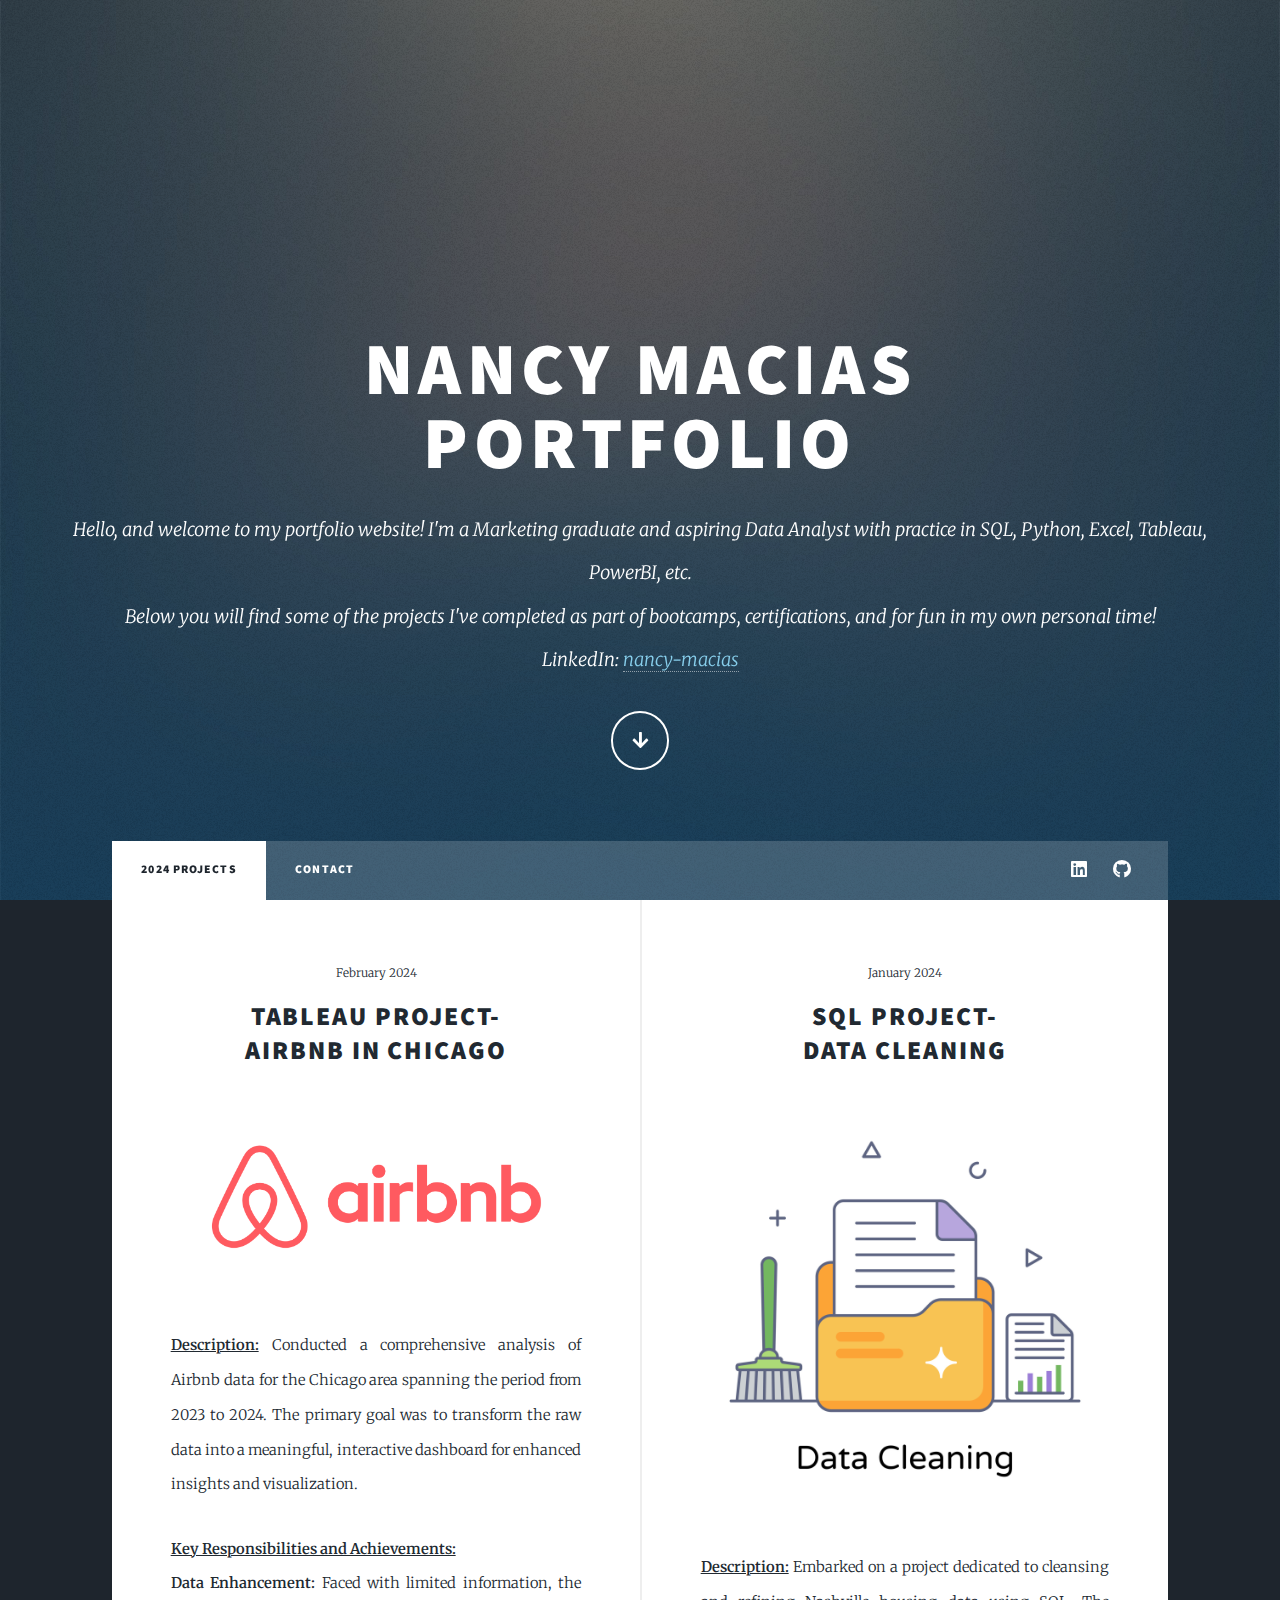
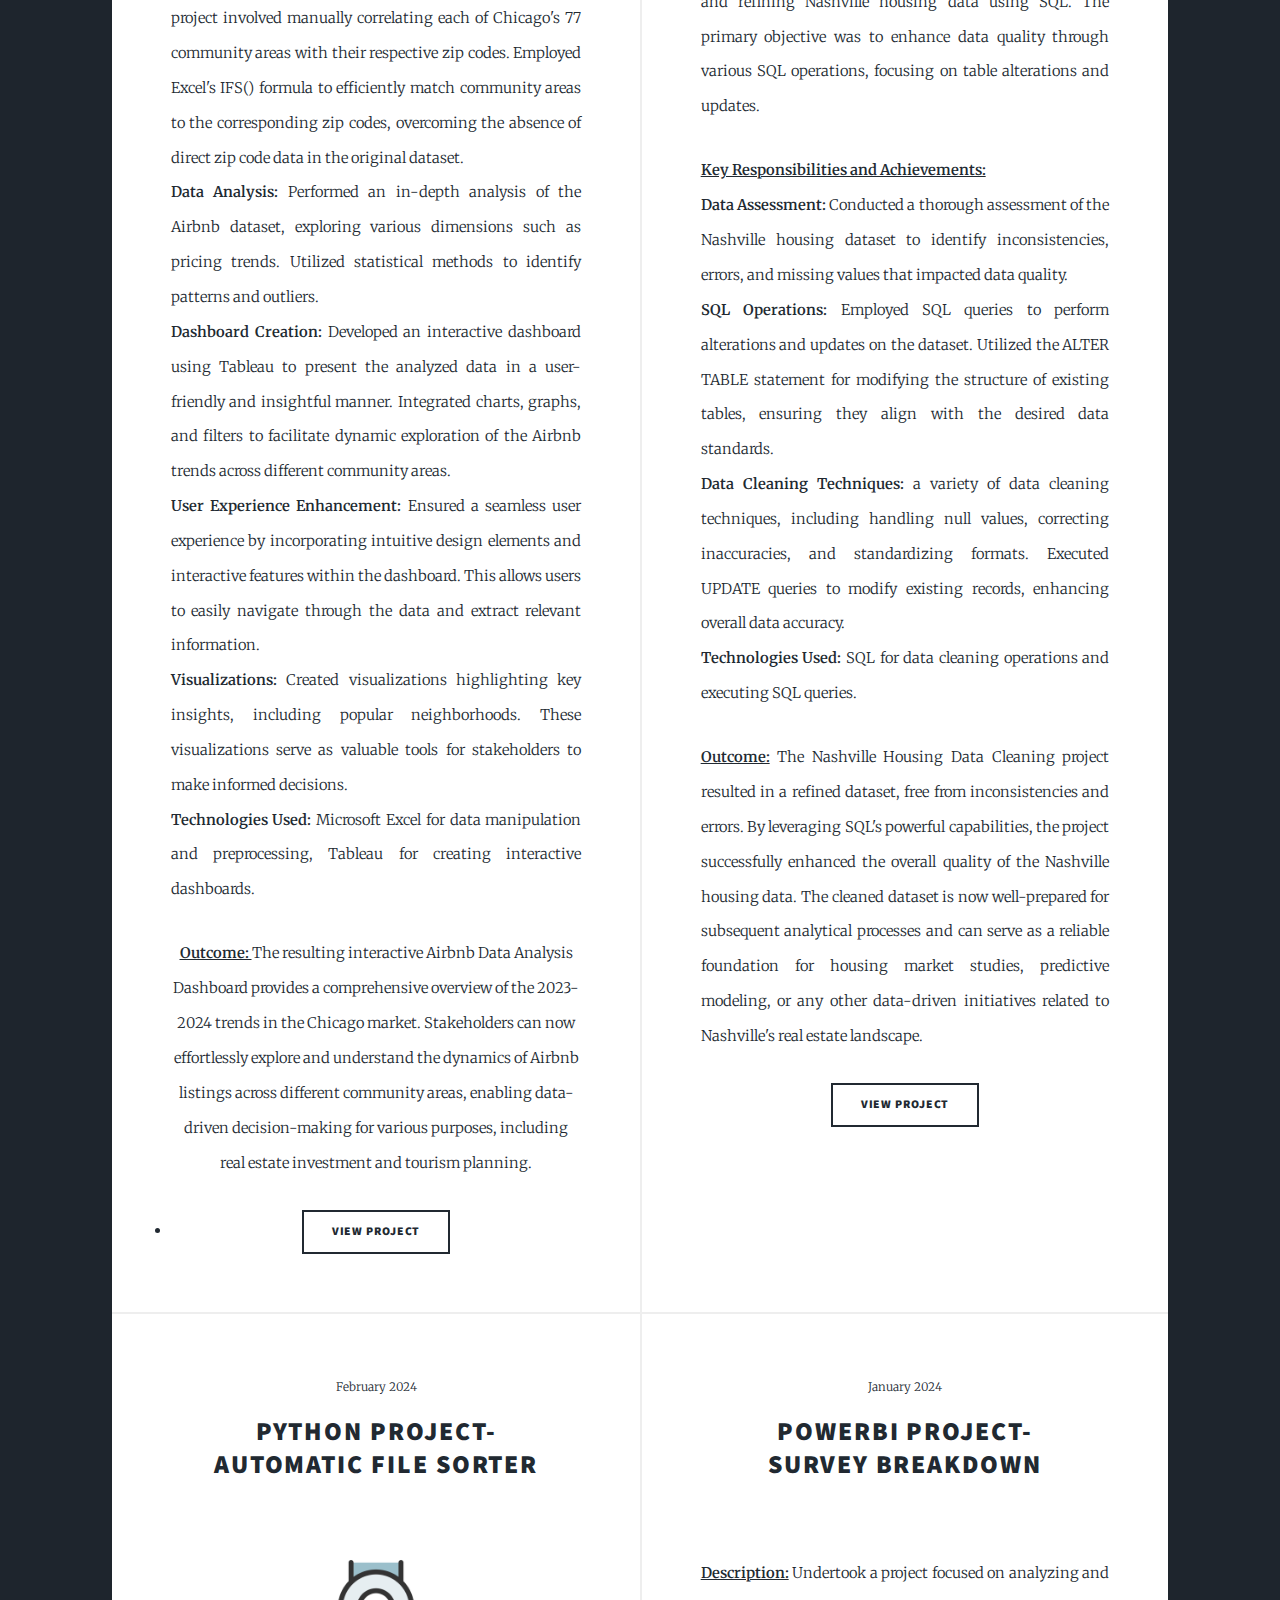
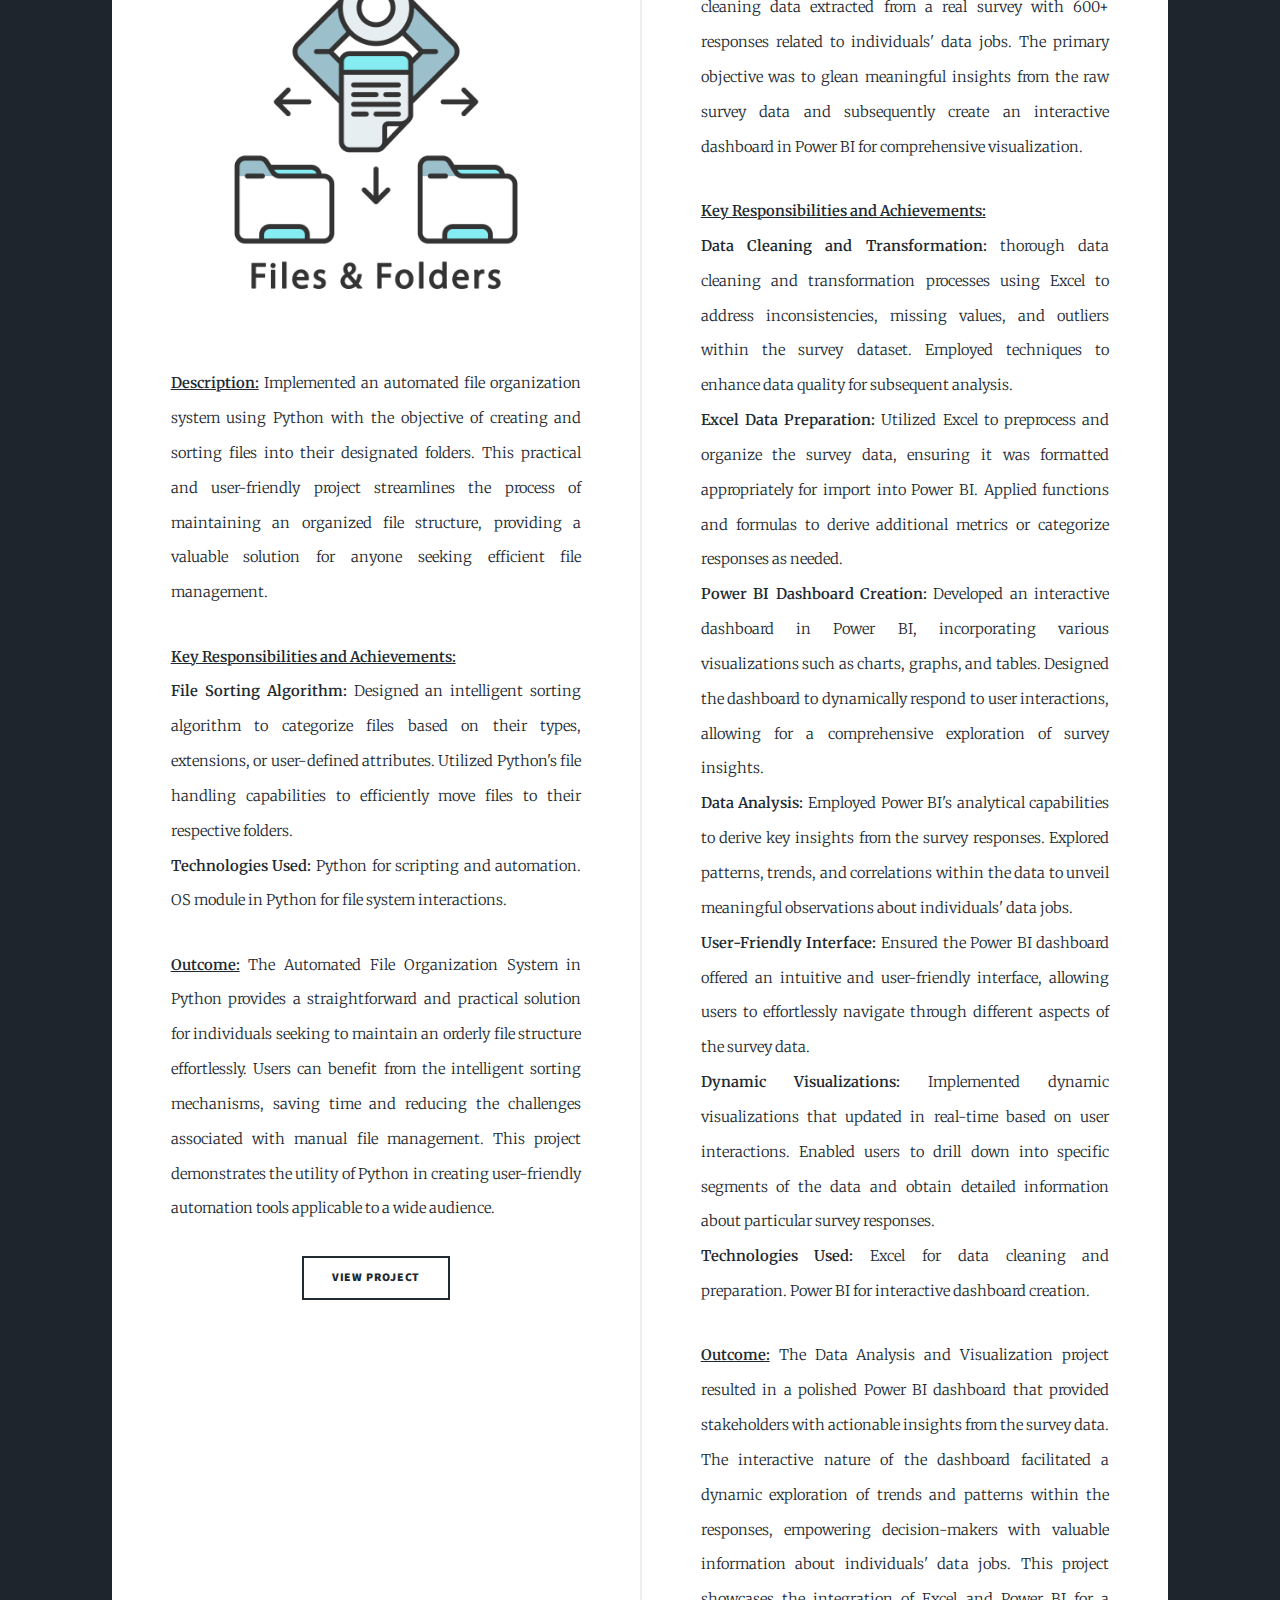
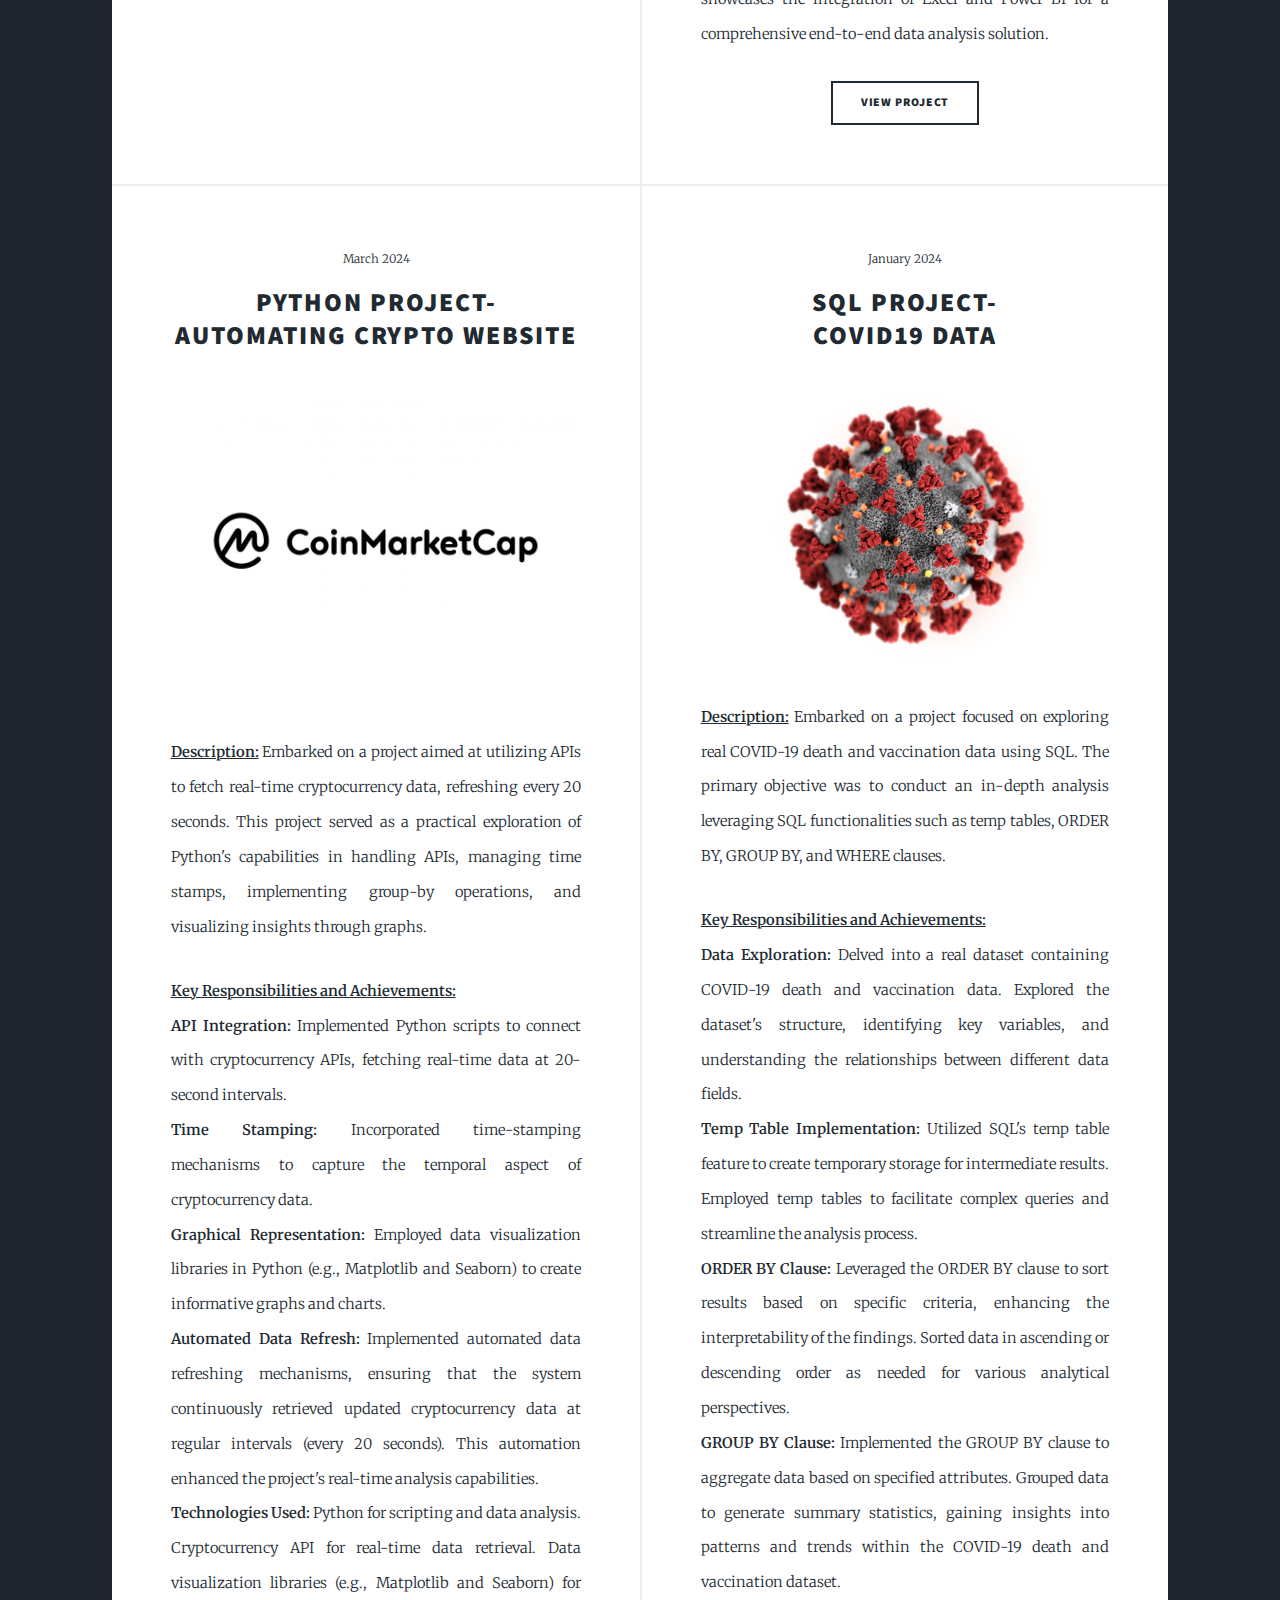
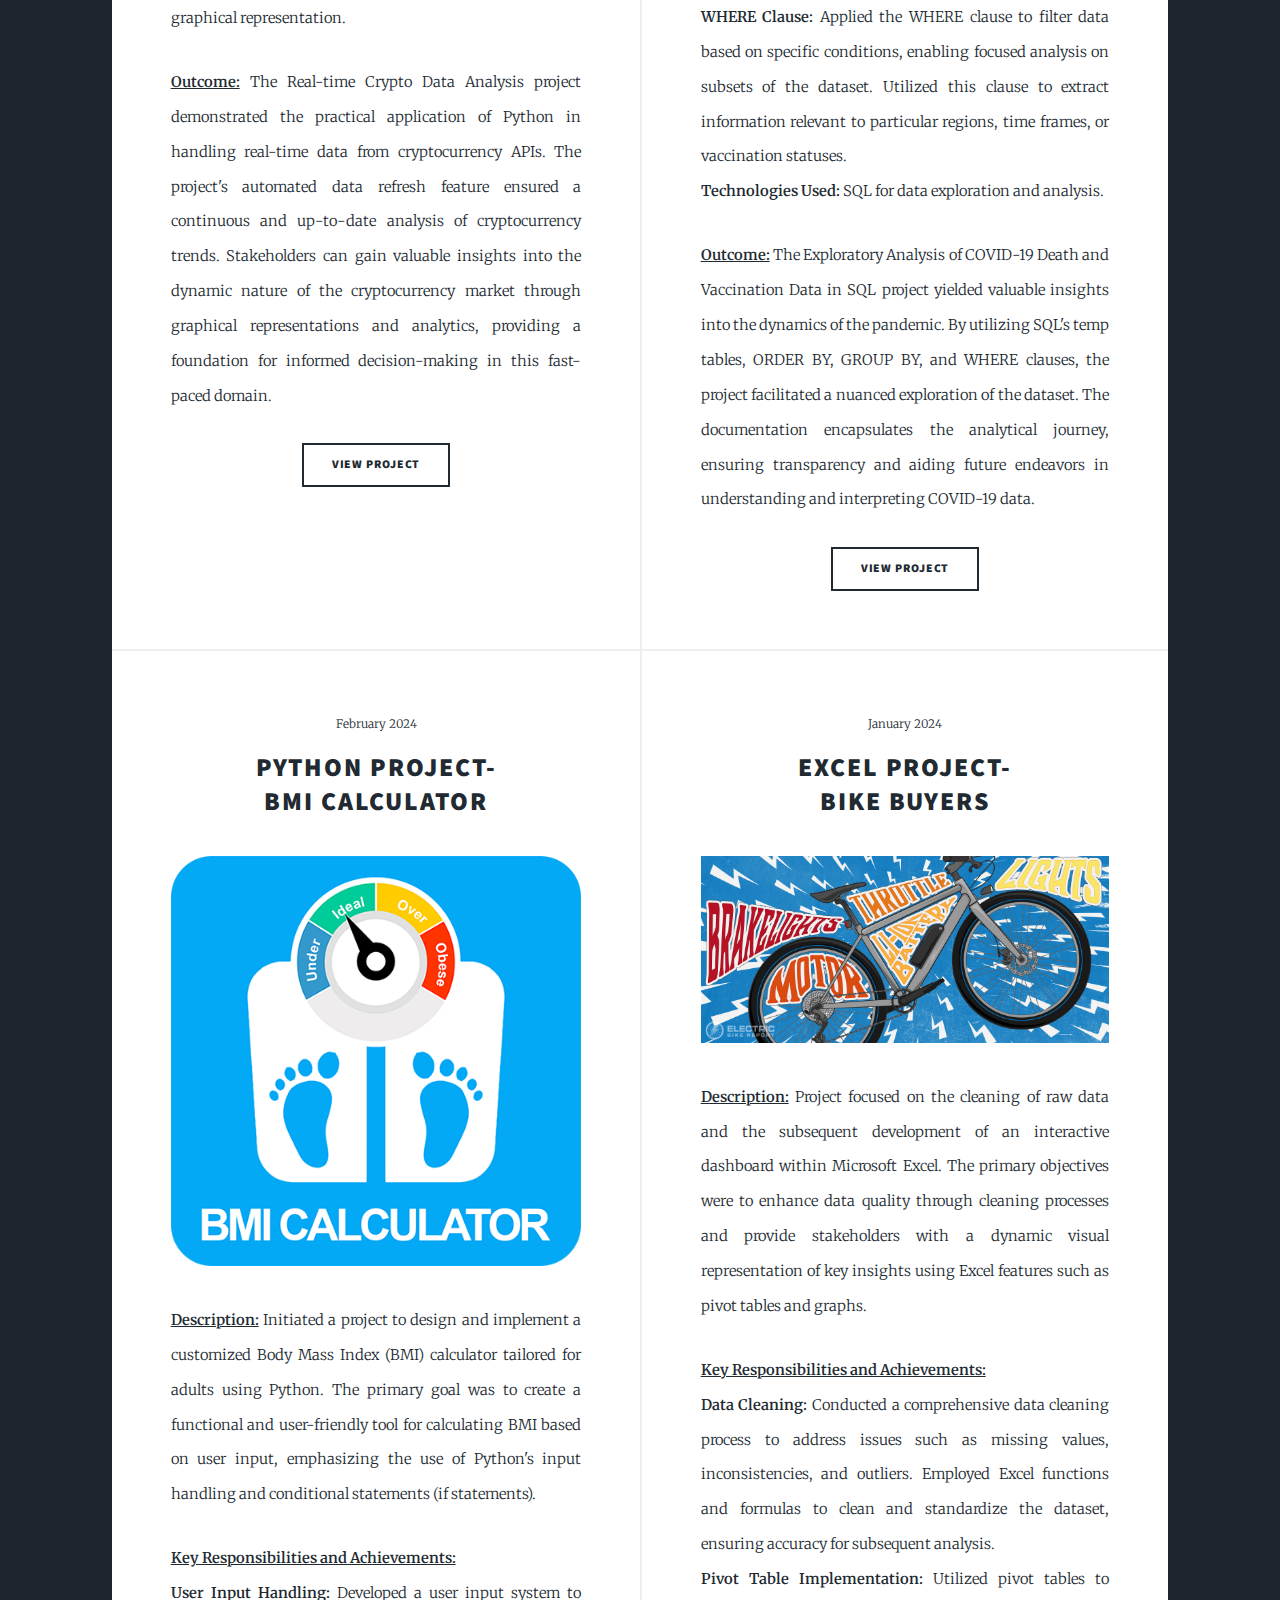
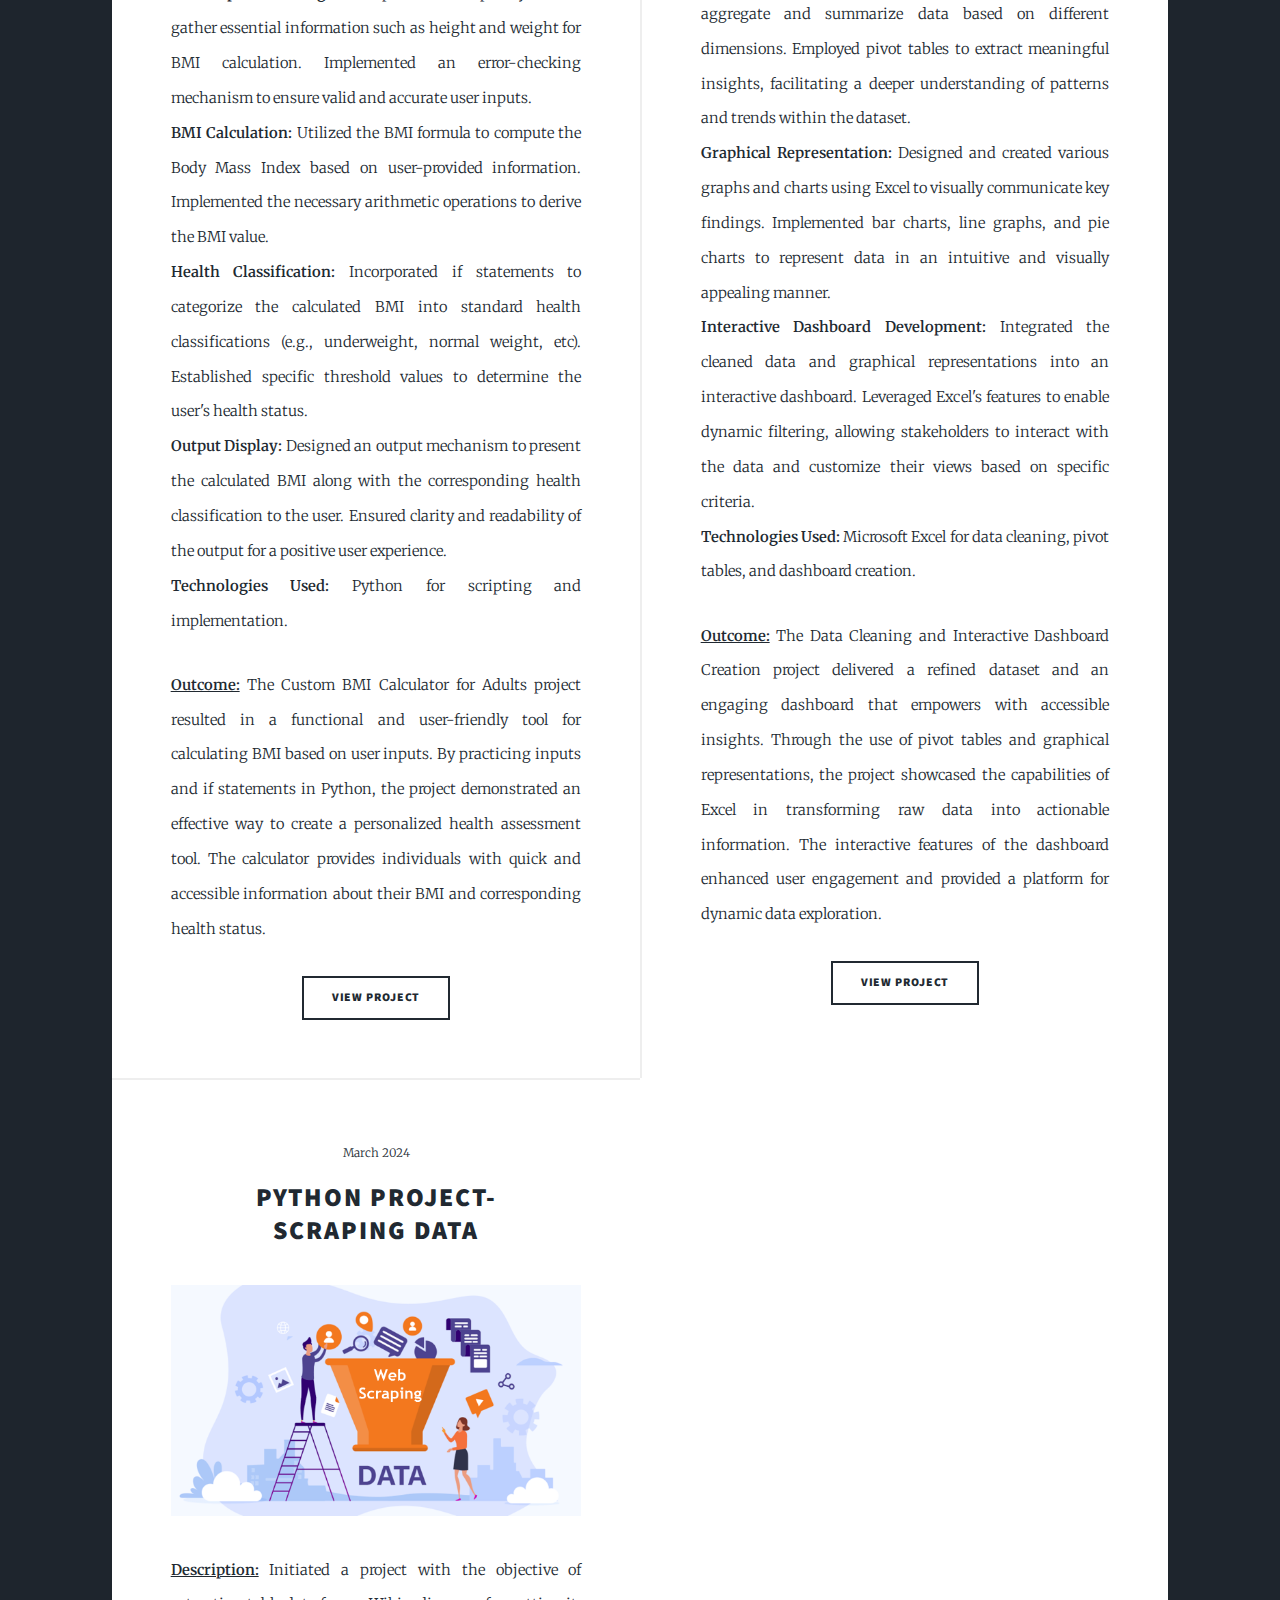
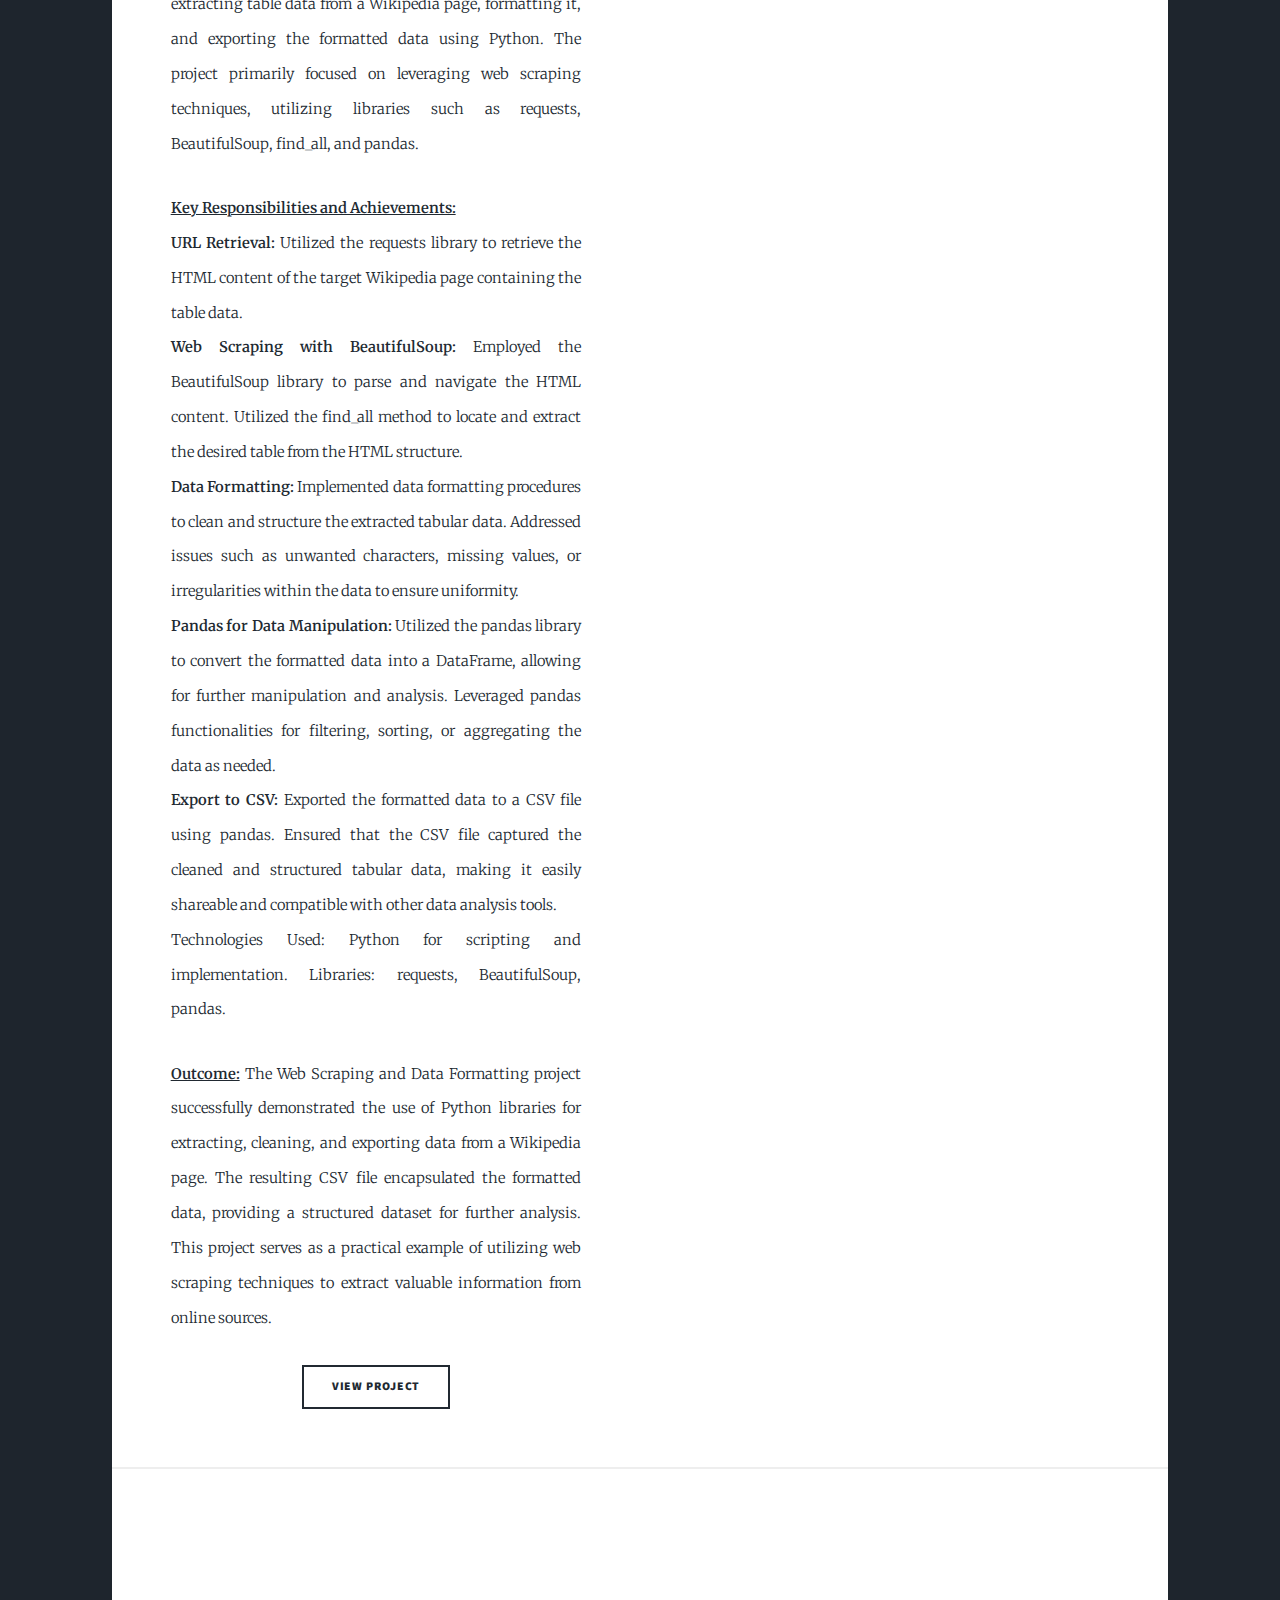
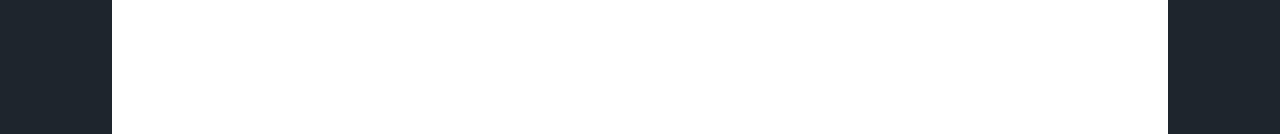
==== commit a26033e4: "Update2.html" ====
--- a/index.html
+++ b/index.html
@@ -71,15 +71,28 @@
 								<article>
 									<header>
 										<span class="date">February 2024</span>
-										<h2><a href="https://github.com/namacia4/2024_PortfolioProjects/blob/main/Automatic%20File%20Sorter%20in%20File%20Explorer%20Project%207.ipynb" target="_blank">Python Project- <br /> Automatic File Sorter </a
-										</a></h2>
-									</header>
-									<a href="https://github.com/namacia4/2024_PortfolioProjects/blob/main/Automatic%20File%20Sorter%20in%20File%20Explorer%20Project%207.ipynb" target="_blank" class="image fit"><img src="images/filesorter.jpg" alt="" /></a>
-									<p>The purpose of this project was to create and sort files in their respective folders automatically. A practical and useful project that anybody can use.</p>
-									<ul class="actions special">
-										<li><a href="https://github.com/namacia4/2024_PortfolioProjects/blob/main/Automatic%20File%20Sorter%20in%20File%20Explorer%20Project%207.ipynb" target="_blank" class="button">View Project</a></li>
-									</ul>
-								</article>
+										<h2><a href="https://public.tableau.com/views/AirbnbFullProject_2/Dashboard1?:language=en-US&:sid=&:display_count=n&:origin=viz_share_link" target="_blank">Tableau Project-<br />
+										Airbnb in Chicago</a></h2>
+									</header>
+									<a href="https://public.tableau.com/views/AirbnbFullProject_2/Dashboard1?:language=en-US&:sid=&:display_count=n&:origin=viz_share_link" target="_blank" class="image fit"><img src="images/airbnb.png" alt="" /></a>
+									<p><b><u>Description:</u></b>
+										Conducted a comprehensive analysis of Airbnb data for the Chicago area spanning the period from 2023 to 2024. The primary goal was to transform the raw data into a meaningful, interactive dashboard for enhanced insights and visualization. </br>
+										
+										<p>
+										<b><u>Key Responsibilities and Achievements: </u></b> </br>
+										
+										<b>Data Enhancement:</b> Faced with limited information, the project involved manually correlating each of Chicago's 77 community areas with their respective zip codes. Employed Excel's IFS() formula to efficiently match community areas to the corresponding zip codes, overcoming the absence of direct zip code data in the original dataset. </br>
+										<b>Data Analysis:</b> Performed an in-depth analysis of the Airbnb dataset, exploring various dimensions such as pricing trends. Utilized statistical methods to identify patterns and outliers. </br>
+										<b>Dashboard Creation: </b> Developed an interactive dashboard using Tableau to present the analyzed data in a user-friendly and insightful manner. Integrated charts, graphs, and filters to facilitate dynamic exploration of the Airbnb trends across different community areas. </br>
+										<b>User Experience Enhancement: </b> Ensured a seamless user experience by incorporating intuitive design elements and interactive features within the dashboard. This allows users to easily navigate through the data and extract relevant information. </br>
+										<b> Visualizations: </b> Created visualizations highlighting key insights, including popular neighborhoods. These visualizations serve as valuable tools for stakeholders to make informed decisions. </br>
+										<b> Technologies Used: </b> Microsoft Excel for data manipulation and preprocessing, Tableau for creating interactive dashboards. </br>
+										</p><b><u>Outcome: </u></b>
+										The resulting interactive Airbnb Data Analysis Dashboard provides a comprehensive overview of the 2023-2024 trends in the Chicago market. Stakeholders can now effortlessly explore and understand the dynamics of Airbnb listings across different community areas, enabling data-driven decision-making for various purposes, including real estate investment and tourism planning.</p>
+										<li><a href="https://public.tableau.com/views/AirbnbFullProject_2/Dashboard1?:language=en-US&:sid=&:display_count=n&:origin=viz_share_link" target="_blank" class="button">View Project</a></li>
+									</ul>
+								</article>
+								
 								<article>
 									<header>
 										<span class="date">January 2024</span>
@@ -87,7 +100,20 @@
 										Data Cleaning </a></h2>
 									</header>
 									<a href="https://github.com/namacia4/2024_PortfolioProjects/blob/main/Nashville%20Housing%20Project%202.sql" target="_blank" class="image fit"><img src="images/datacleaningsql.jpg" alt="" /></a>
-									<p>The purpose of this project was to clean data about Nashville Housing. Practiced altering and updating tables.</p>
+									<p><b><u>Description:</u></b>
+										Embarked on a project dedicated to cleansing and refining Nashville housing data using SQL. The primary objective was to enhance data quality through various SQL operations, focusing on table alterations and updates.
+										
+										<p><b><u>Key Responsibilities and Achievements:</u></b> </br>
+										
+										<b>Data Assessment:</b> Conducted a thorough assessment of the Nashville housing dataset to identify inconsistencies, errors, and missing values that impacted data quality. </br>
+										<b>SQL Operations:</b> Employed SQL queries to perform alterations and updates on the dataset. Utilized the ALTER TABLE statement for modifying the structure of existing tables, ensuring they align with the desired data standards. </br>
+										<b>Data Cleaning Techniques: </b> a variety of data cleaning techniques, including handling null values, correcting inaccuracies, and standardizing formats. Executed UPDATE queries to modify existing records, enhancing overall data accuracy.</br>
+									
+										<b>Technologies Used:</b>
+										
+										SQL for data cleaning operations and executing SQL queries.
+										<p><b><u>Outcome:</u></b>
+										The Nashville Housing Data Cleaning project resulted in a refined dataset, free from inconsistencies and errors. By leveraging SQL's powerful capabilities, the project successfully enhanced the overall quality of the Nashville housing data. The cleaned dataset is now well-prepared for subsequent analytical processes and can serve as a reliable foundation for housing market studies, predictive modeling, or any other data-driven initiatives related to Nashville's real estate landscape.</p>
 									<ul class="actions special">
 										<li><a href="https://github.com/namacia4/2024_PortfolioProjects/blob/main/Nashville%20Housing%20Project%202.sql" target="_blank" class="button">View Project</a></li>
 									</ul>
@@ -95,17 +121,29 @@
 								<article>
 									<header>
 										<span class="date">February 2024</span>
-										<h2><a href="https://public.tableau.com/views/AirbnbFullProject_2/Dashboard1?:language=en-US&:sid=&:display_count=n&:origin=viz_share_link" target="_blank">Tableau Project-<br />
-										Airbnb in Chicago</a></h2>
-									</header>
-									<a href="https://public.tableau.com/views/AirbnbFullProject_2/Dashboard1?:language=en-US&:sid=&:display_count=n&:origin=viz_share_link" target="_blank" class="image fit"><img src="images/airbnb.png" alt="" /></a>
-									<p>The purpose of this project was to analyze 2023-2024 Airbnb data for Chicago, and create an interactive dashboard.
-										Since the data did not include zip codes, only community areas, I manually looked for each zip code of all 77 Chicago community areas,
-										and added them to the data in the excel file with an =IFS() formula.</p>
-									<ul class="actions special">
-										<li><a href="https://public.tableau.com/views/AirbnbFullProject_2/Dashboard1?:language=en-US&:sid=&:display_count=n&:origin=viz_share_link" target="_blank" class="button">View Project</a></li>
-									</ul>
-								</article>
+										<h2><a href="https://github.com/namacia4/2024_PortfolioProjects/blob/main/Automatic%20File%20Sorter%20in%20File%20Explorer%20Project%207.ipynb" target="_blank">Python Project- <br /> Automatic File Sorter </a
+										</a></h2>
+									</header>
+									<a href="https://github.com/namacia4/2024_PortfolioProjects/blob/main/Automatic%20File%20Sorter%20in%20File%20Explorer%20Project%207.ipynb" target="_blank" class="image fit"><img src="images/filesorter.jpg" alt="" /></a>
+									<p><b><u>Description:</u></b>
+										Implemented an automated file organization system using Python with the objective of creating and sorting files into their designated folders. This practical and user-friendly project streamlines the process of maintaining an organized file structure, providing a valuable solution for anyone seeking efficient file management.
+										
+										<p><b><u>Key Responsibilities and Achievements:</u></b> </br>
+										
+											
+												<b>File Sorting Algorithm: </b>Designed an intelligent sorting algorithm to categorize files based on their types, extensions, or user-defined attributes. Utilized Python's file handling capabilities to efficiently move files to their respective folders. </br>
+													
+																	<b>Technologies Used:</b>
+										
+										Python for scripting and automation.
+										OS module in Python for file system interactions.
+										<p><b><u>Outcome:</u></b>
+										The Automated File Organization System in Python provides a straightforward and practical solution for individuals seeking to maintain an orderly file structure effortlessly. Users can benefit from the intelligent sorting mechanisms, saving time and reducing the challenges associated with manual file management. This project demonstrates the utility of Python in creating user-friendly automation tools applicable to a wide audience.
+									<ul class="actions special">
+										<li><a href="https://github.com/namacia4/2024_PortfolioProjects/blob/main/Automatic%20File%20Sorter%20in%20File%20Explorer%20Project%207.ipynb" target="_blank" class="button">View Project</a></li>
+									</ul>
+								</article>
+		
 								<article>
 									<header>
 										<span class="date">January 2024</span>
@@ -113,7 +151,24 @@
 										Survey Breakdown</a></h2>
 									</header>
 									<a href="https://github.com/namacia4/2024_PortfolioProjects/blob/main/PowerBIFinalProject5.pdf" target="_blank" class="image fit"><img src="images/PowerBIFinalProject5.pdf" alt="" /></a>
-									<p> The purpose of this project was to analyze and clean data taken from a real survey with 600+ responses about their data jobs. The original dashboard is interactive.</p>
+									<p> <b><u>Description:</u></b>
+										Undertook a project focused on analyzing and cleaning data extracted from a real survey with 600+ responses related to individuals' data jobs. The primary objective was to glean meaningful insights from the raw survey data and subsequently create an interactive dashboard in Power BI for comprehensive visualization.
+										
+										<p> <b><u>Key Responsibilities and Achievements:</u></b></br>
+										
+										<b>Data Cleaning and Transformation:</b> thorough data cleaning and transformation processes using Excel to address inconsistencies, missing values, and outliers within the survey dataset. Employed techniques to enhance data quality for subsequent analysis.</br>
+										<b>Excel Data Preparation:</b> Utilized Excel to preprocess and organize the survey data, ensuring it was formatted appropriately for import into Power BI. Applied functions and formulas to derive additional metrics or categorize responses as needed.</br>
+											<b>Power BI Dashboard Creation:</b> Developed an interactive dashboard in Power BI, incorporating various visualizations such as charts, graphs, and tables. Designed the dashboard to dynamically respond to user interactions, allowing for a comprehensive exploration of survey insights.</br>
+												<b>Data Analysis:</b> Employed Power BI's analytical capabilities to derive key insights from the survey responses. Explored patterns, trends, and correlations within the data to unveil meaningful observations about individuals' data jobs.</br>
+													<b>User-Friendly Interface: </b>Ensured the Power BI dashboard offered an intuitive and user-friendly interface, allowing users to effortlessly navigate through different aspects of the survey data. </br>
+														<b>Dynamic Visualizations:</b> Implemented dynamic visualizations that updated in real-time based on user interactions. Enabled users to drill down into specific segments of the data and obtain detailed information about particular survey responses.</br>
+															
+																<b>Technologies Used:</b>
+										
+										Excel for data cleaning and preparation.
+										Power BI for interactive dashboard creation.
+										<p> <b><u>Outcome:</u></b>
+										The Data Analysis and Visualization project resulted in a polished Power BI dashboard that provided stakeholders with actionable insights from the survey data. The interactive nature of the dashboard facilitated a dynamic exploration of trends and patterns within the responses, empowering decision-makers with valuable information about individuals' data jobs. This project showcases the integration of Excel and Power BI for a comprehensive end-to-end data analysis solution.</p>
 									<ul class="actions special">
 										<li><a href="https://github.com/namacia4/2024_PortfolioProjects/blob/main/PowerBIFinalProject5.pdf" target="_blank" class="button">View Project</a></li>
 									</ul>
@@ -125,7 +180,25 @@
 										Automating Crypto Website</a></h2>
 									</header>
 									<a href="https://github.com/namacia4/2024_PortfolioProjects/blob/main/Automating%20Crypto%20Website%20API%20Project_9.ipynb" target="_blank" class="image fit"><img src="images/coinmarketcap.jpg" alt="" /></a>
-									<p>The purpose of this project was to use API's, and get data that automatically refreshes every 20 seconds. Practiced using API's, time stamps, group by's, and graphs using real crypto data. </p>
+									<p><b><u>Description:</u></b>
+										Embarked on a project aimed at utilizing APIs to fetch real-time cryptocurrency data, refreshing every 20 seconds. This project served as a practical exploration of Python's capabilities in handling APIs, managing time stamps, implementing group-by operations, and visualizing insights through graphs.
+										
+										<p><b><u>Key Responsibilities and Achievements:</u></b></br>
+										
+										<b>API Integration:</b> Implemented Python scripts to connect with cryptocurrency APIs, fetching real-time data at 20-second intervals. </br>
+										
+										<b>Time Stamping: </b>Incorporated time-stamping mechanisms to capture the temporal aspect of cryptocurrency data. </br>
+										
+										<b>Graphical Representation:</b> Employed data visualization libraries in Python (e.g., Matplotlib and Seaborn) to create informative graphs and charts. </br>
+										<b>Automated Data Refresh: </b>Implemented automated data refreshing mechanisms, ensuring that the system continuously retrieved updated cryptocurrency data at regular intervals (every 20 seconds). This automation enhanced the project's real-time analysis capabilities.</br>
+										
+										<b>Technologies Used:</b>
+										
+										Python for scripting and data analysis.
+										Cryptocurrency API for real-time data retrieval.
+										Data visualization libraries (e.g., Matplotlib and Seaborn) for graphical representation.
+										<p><b><u>Outcome:</u></b>
+										The Real-time Crypto Data Analysis project demonstrated the practical application of Python in handling real-time data from cryptocurrency APIs. The project's automated data refresh feature ensured a continuous and up-to-date analysis of cryptocurrency trends. Stakeholders can gain valuable insights into the dynamic nature of the cryptocurrency market through graphical representations and analytics, providing a foundation for informed decision-making in this fast-paced domain. </p>
 									<ul class="actions special">
 										<li><a href="https://github.com/namacia4/2024_PortfolioProjects/blob/main/Automating%20Crypto%20Website%20API%20Project_9.ipynb" target="_blank" class="button">View Project</a></li>
 									</ul>
@@ -137,7 +210,22 @@
 										COVID19 Data</a></h2>
 									</header>
 									<a href="https://github.com/namacia4/2024_PortfolioProjects/blob/main/COVID19%20Project%201.sql" target="_blank" class="image fit"><img src="images/covid19.jpg" alt="" /></a>
-									<p>The purpose of this project was to explore real COVID19 death and vaccination data. Practiced using temp table, order by, group by, and where. </p>
+									<p><b><u>Description:</u></b>
+										Embarked on a project focused on exploring real COVID-19 death and vaccination data using SQL. The primary objective was to conduct an in-depth analysis leveraging SQL functionalities such as temp tables, ORDER BY, GROUP BY, and WHERE clauses.
+										
+										<p><b><u>Key Responsibilities and Achievements:</u></b></br>
+										
+											<b>Data Exploration: </b>Delved into a real dataset containing COVID-19 death and vaccination data. Explored the dataset's structure, identifying key variables, and understanding the relationships between different data fields. </br>
+												<b>Temp Table Implementation:</b> Utilized SQL's temp table feature to create temporary storage for intermediate results. Employed temp tables to facilitate complex queries and streamline the analysis process.</br>
+													<b>ORDER BY Clause:</b> Leveraged the ORDER BY clause to sort results based on specific criteria, enhancing the interpretability of the findings. Sorted data in ascending or descending order as needed for various analytical perspectives.</br>
+														<b>GROUP BY Clause: </b>Implemented the GROUP BY clause to aggregate data based on specified attributes. Grouped data to generate summary statistics, gaining insights into patterns and trends within the COVID-19 death and vaccination dataset.</br>
+															<b>WHERE Clause:</b> Applied the WHERE clause to filter data based on specific conditions, enabling focused analysis on subsets of the dataset. Utilized this clause to extract information relevant to particular regions, time frames, or vaccination statuses.</br>
+																
+																		<b>Technologies Used:</b>
+										
+										SQL for data exploration and analysis.
+										<p><b><u>Outcome:</u></b>
+										The Exploratory Analysis of COVID-19 Death and Vaccination Data in SQL project yielded valuable insights into the dynamics of the pandemic. By utilizing SQL's temp tables, ORDER BY, GROUP BY, and WHERE clauses, the project facilitated a nuanced exploration of the dataset. The documentation encapsulates the analytical journey, ensuring transparency and aiding future endeavors in understanding and interpreting COVID-19 data. </p>
 									<ul class="actions special">
 										<li><a href="https://github.com/namacia4/2024_PortfolioProjects/blob/main/COVID19%20Project%201.sql" target="_blank" class="button">View Project</a></li>
 									</ul>
@@ -149,7 +237,21 @@
 										BMI Calculator</a></h2>
 									</header>
 									<a href="https://github.com/namacia4/2024_PortfolioProjects/blob/main/BMI%20Calculator%20Python%20Project%206.ipynb" target="_blank" class="image fit"><img src="images/BMIcalculator.png" alt="" /></a>
-									<p>The purpose of this project was to create a working custom BMI calculator for adults. Practiced using inputs and if statements. </p>
+									<p><b><u>Description:</u></b>
+										Initiated a project to design and implement a customized Body Mass Index (BMI) calculator tailored for adults using Python. The primary goal was to create a functional and user-friendly tool for calculating BMI based on user input, emphasizing the use of Python's input handling and conditional statements (if statements).
+										
+										<p><b><u>Key Responsibilities and Achievements:</u></b></br>
+										
+										<b>User Input Handling:</b> Developed a user input system to gather essential information such as height and weight for BMI calculation. Implemented an error-checking mechanism to ensure valid and accurate user inputs.</br>
+										<b>BMI Calculation:</b> Utilized the BMI formula to compute the Body Mass Index based on user-provided information. Implemented the necessary arithmetic operations to derive the BMI value.</br>
+										<b>Health Classification: </b>Incorporated if statements to categorize the calculated BMI into standard health classifications (e.g., underweight, normal weight, etc). Established specific threshold values to determine the user's health status.</br>
+										<b>Output Display: </b>Designed an output mechanism to present the calculated BMI along with the corresponding health classification to the user. Ensured clarity and readability of the output for a positive user experience.</br>
+										
+										<b>Technologies Used:</b>
+										
+										Python for scripting and implementation.
+										<p><b><u>Outcome:</u></b>
+										The Custom BMI Calculator for Adults project resulted in a functional and user-friendly tool for calculating BMI based on user inputs. By practicing inputs and if statements in Python, the project demonstrated an effective way to create a personalized health assessment tool. The calculator provides individuals with quick and accessible information about their BMI and corresponding health status. </p>
 									<ul class="actions special">
 										<li><a href="https://github.com/namacia4/2024_PortfolioProjects/blob/main/BMI%20Calculator%20Python%20Project%206.ipynb" target="_blank" class="button">View Project</a></li>
 									</ul>
@@ -161,7 +263,22 @@
 										Bike Buyers</a></h2>
 									</header>
 									<a href="https://github.com/namacia4/2024_PortfolioProjects/blob/main/Bike%20Buyers%20Project%203.xlsx" target="_blank" class="image fit"><img src="images/How-To-Buy-An-Electric-Bike.jpg" alt="" /></a>
-									<p>The purpose of this project was to clean data and create an interactive dashboard. Practiced pivot tables, and graphs. </p>
+									<p><b><u>Description:</u></b>
+										Project focused on the cleaning of raw data and the subsequent development of an interactive dashboard within Microsoft Excel. The primary objectives were to enhance data quality through cleaning processes and provide stakeholders with a dynamic visual representation of key insights using Excel features such as pivot tables and graphs.
+										
+										<p><b><u>Key Responsibilities and Achievements:</u></b></br>
+										
+										<b>Data Cleaning:</b> Conducted a comprehensive data cleaning process to address issues such as missing values, inconsistencies, and outliers. Employed Excel functions and formulas to clean and standardize the dataset, ensuring accuracy for subsequent analysis.</br>
+										<b>Pivot Table Implementation:</b> Utilized pivot tables to aggregate and summarize data based on different dimensions. Employed pivot tables to extract meaningful insights, facilitating a deeper understanding of patterns and trends within the dataset.</br>
+										<b>Graphical Representation: </b>Designed and created various graphs and charts using Excel to visually communicate key findings. Implemented bar charts, line graphs, and pie charts to represent data in an intuitive and visually appealing manner.</br>
+										<b>Interactive Dashboard Development:</b> Integrated the cleaned data and graphical representations into an interactive dashboard. Leveraged Excel's features to enable dynamic filtering, allowing stakeholders to interact with the data and customize their views based on specific criteria.</br>
+										
+										
+										<b>Technologies Used:</b>
+										
+										Microsoft Excel for data cleaning, pivot tables, and dashboard creation.
+										<p><b><u>Outcome:</u></b>
+										The Data Cleaning and Interactive Dashboard Creation project delivered a refined dataset and an engaging dashboard that empowers with accessible insights. Through the use of pivot tables and graphical representations, the project showcased the capabilities of Excel in transforming raw data into actionable information. The interactive features of the dashboard enhanced user engagement and provided a platform for dynamic data exploration. </p>
 									<ul class="actions special">
 										<li><a href="https://github.com/namacia4/2024_PortfolioProjects/blob/main/Bike%20Buyers%20Project%203.xlsx" target="_blank" class="button">View Project</a></li>
 									</ul>
@@ -173,7 +290,24 @@
 										Scraping Data</a></h2>
 									</header>
 									<a href="https://github.com/namacia4/2024_PortfolioProjects/blob/main/ScrapingDataPython_Project8.ipynb" target="_blank" class="image fit"><img src="images/scrapingdata.png" alt="" /></a>
-									<p>The purpose of this project was to scrap a table from Wikipedia, format it, and export it. Practiced using requests, BeautifulSoup, find all, and pandas. </p>
+									<p><b><u>Description:</u></b>
+										Initiated a project with the objective of extracting table data from a Wikipedia page, formatting it, and exporting the formatted data using Python. The project primarily focused on leveraging web scraping techniques, utilizing libraries such as requests, BeautifulSoup, find_all, and pandas.
+										
+										<p><b><u>Key Responsibilities and Achievements:</u></b></br>
+										
+										<b>URL Retrieval:</b> Utilized the requests library to retrieve the HTML content of the target Wikipedia page containing the table data.</br>
+										<b>Web Scraping with BeautifulSoup: </b>Employed the BeautifulSoup library to parse and navigate the HTML content. Utilized the find_all method to locate and extract the desired table from the HTML structure.</br>
+										<b>Data Formatting:</b> Implemented data formatting procedures to clean and structure the extracted tabular data. Addressed issues such as unwanted characters, missing values, or irregularities within the data to ensure uniformity.</br>
+										<b>Pandas for Data Manipulation:</b> Utilized the pandas library to convert the formatted data into a DataFrame, allowing for further manipulation and analysis. Leveraged pandas functionalities for filtering, sorting, or aggregating the data as needed.</br>
+										<b>Export to CSV: </b>Exported the formatted data to a CSV file using pandas. Ensured that the CSV file captured the cleaned and structured tabular data, making it easily shareable and compatible with other data analysis tools.</br>
+										
+										
+										<b></b>Technologies Used:</b>
+										
+										Python for scripting and implementation.
+										Libraries: requests, BeautifulSoup, pandas.
+										<p><b><u>Outcome:</u></b>
+										The Web Scraping and Data Formatting project successfully demonstrated the use of Python libraries for extracting, cleaning, and exporting data from a Wikipedia page. The resulting CSV file encapsulated the formatted data, providing a structured dataset for further analysis. This project serves as a practical example of utilizing web scraping techniques to extract valuable information from online sources. </p>
 									<ul class="actions special">
 										<li><a href="https://github.com/namacia4/2024_PortfolioProjects/blob/main/ScrapingDataPython_Project8.ipynb" target="_blank" class="button">View Project</a></li>
 									</ul>
@@ -311,4 +445,4 @@
 			<script src="assets/js/main.js"></script>
 
 	</body>
-</html>+</html>
